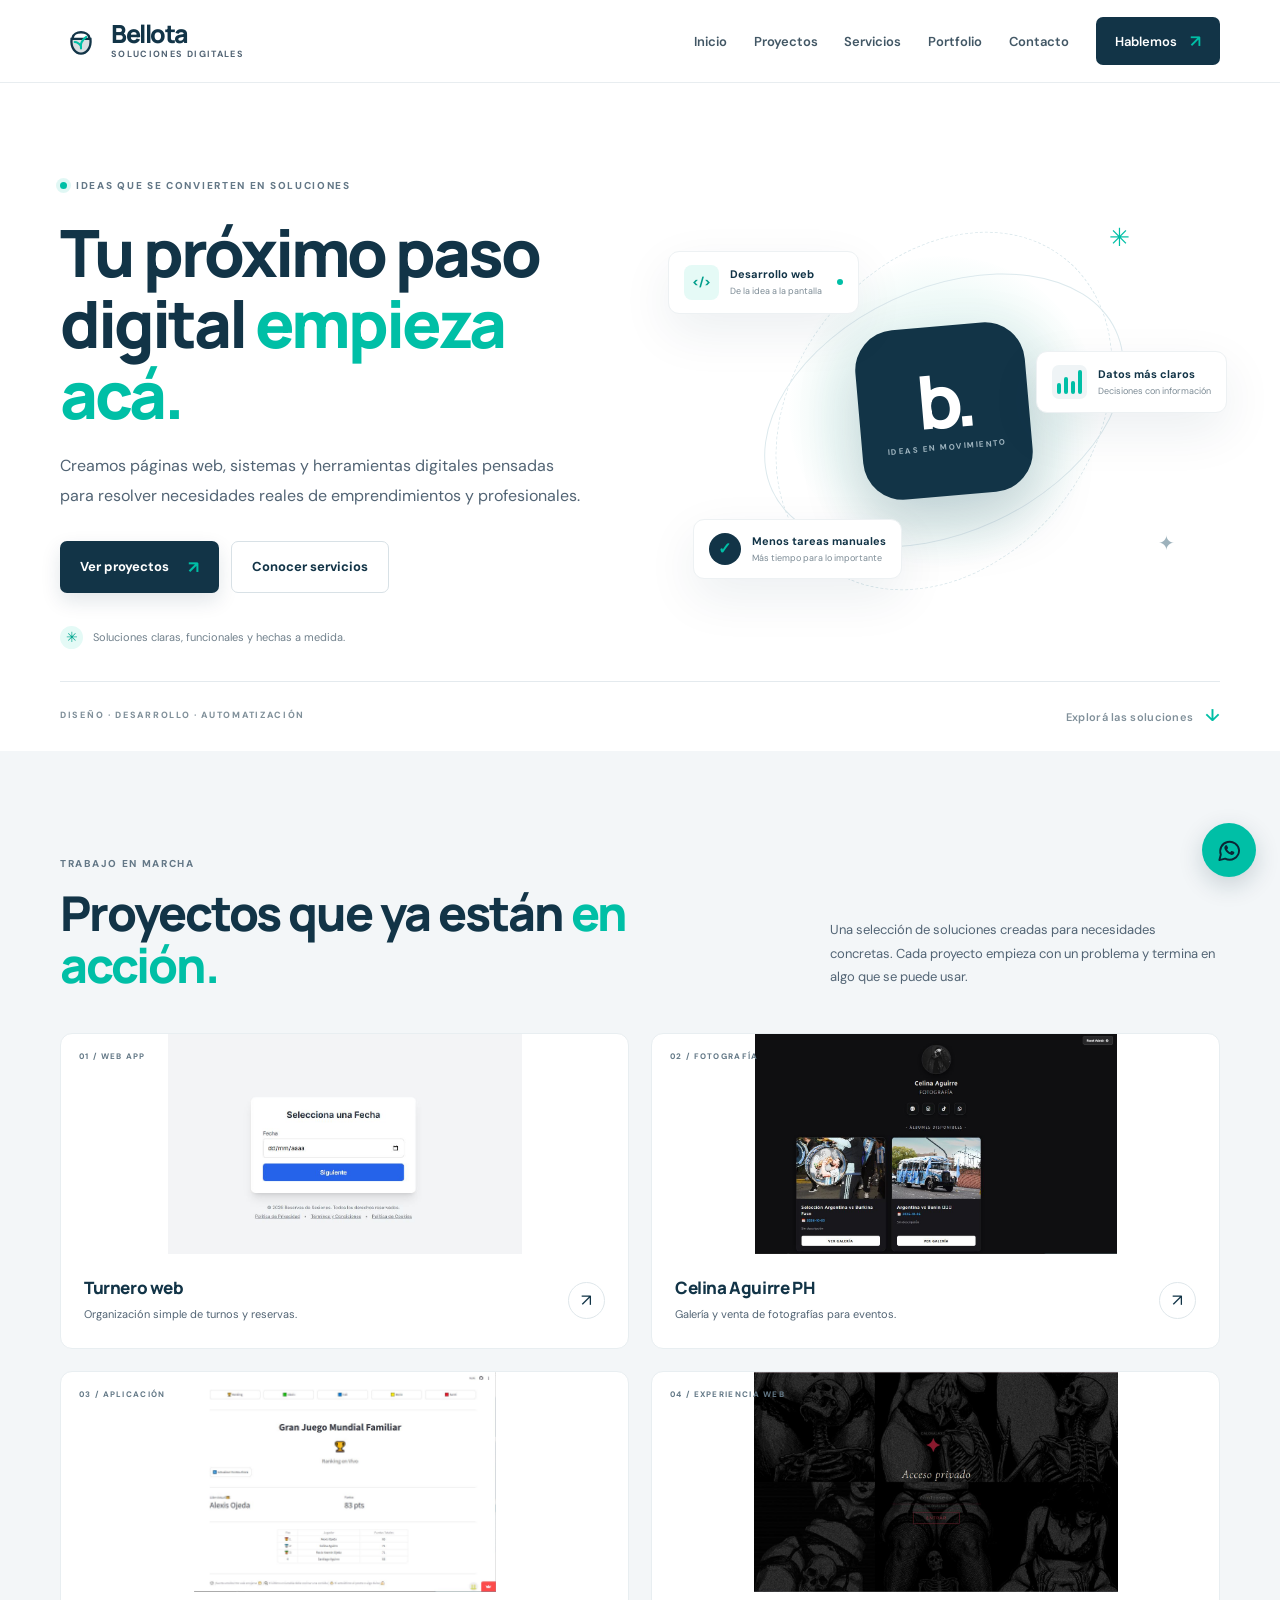
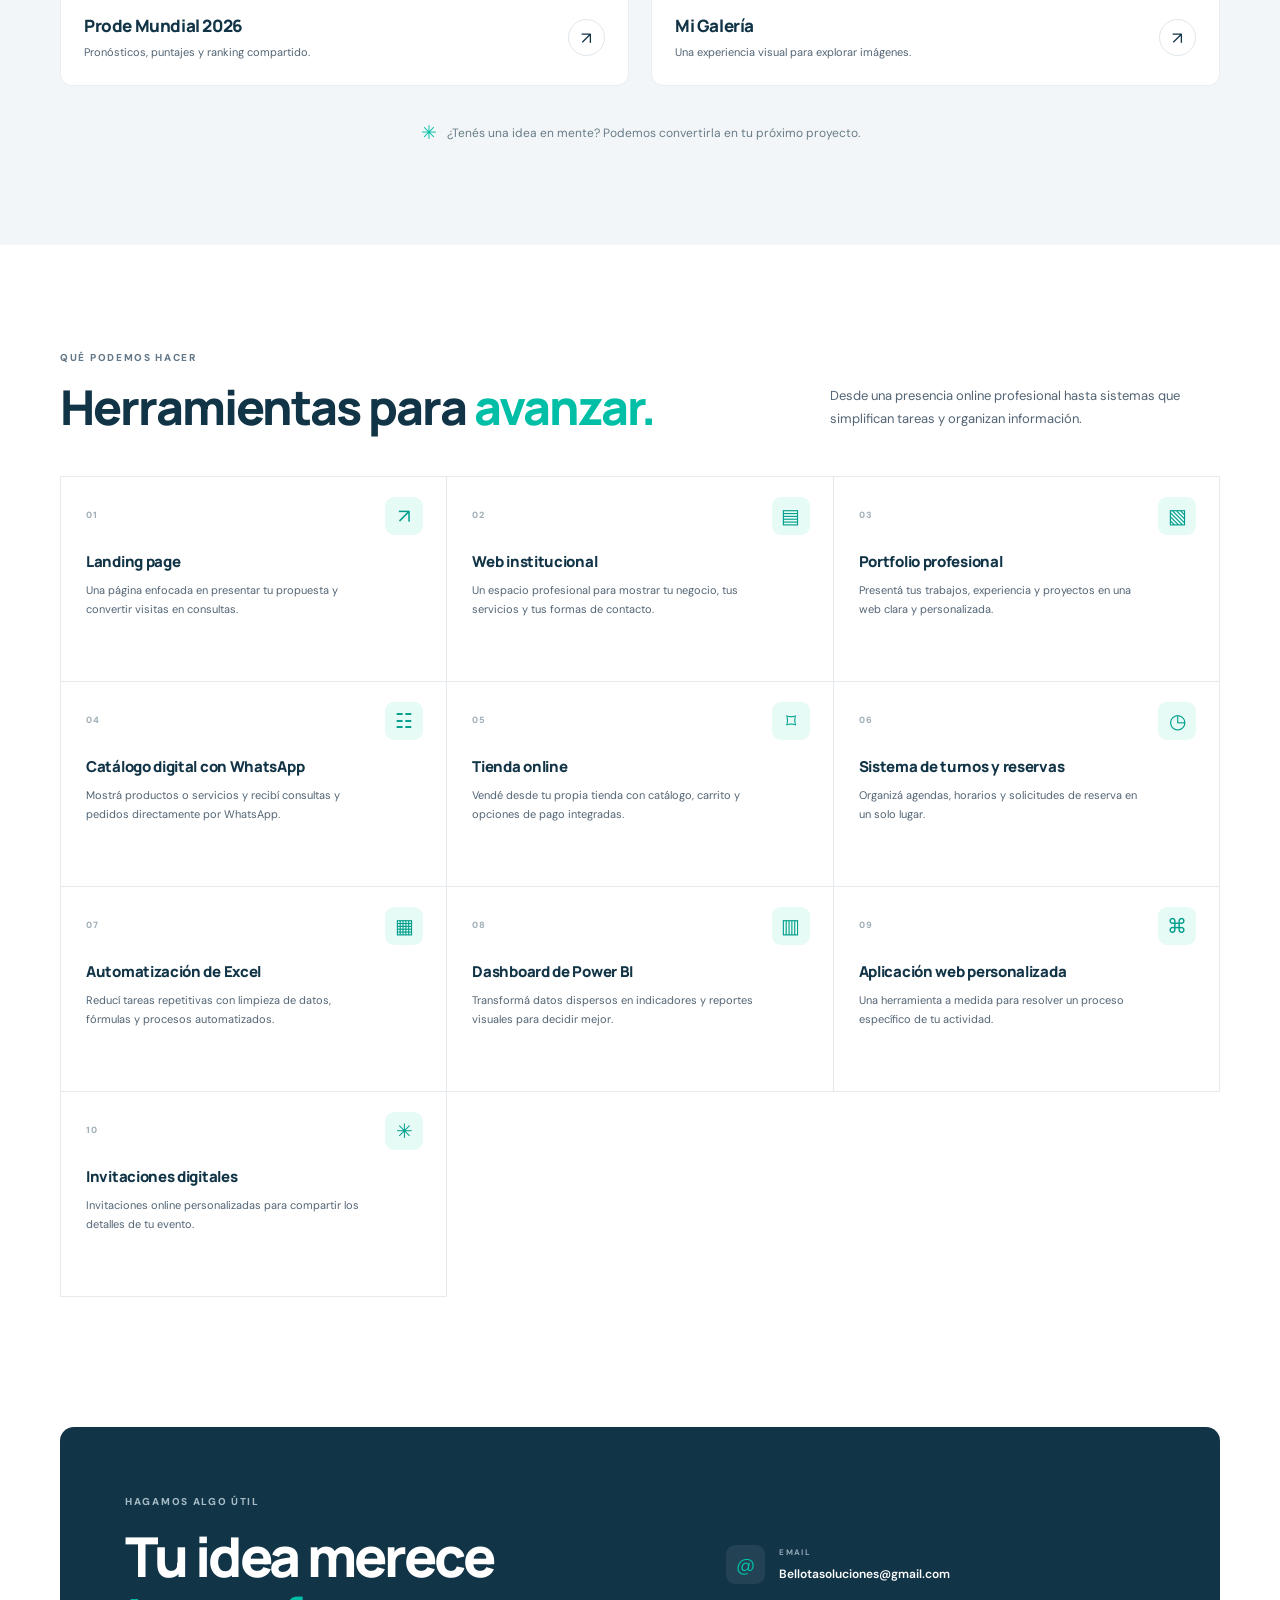
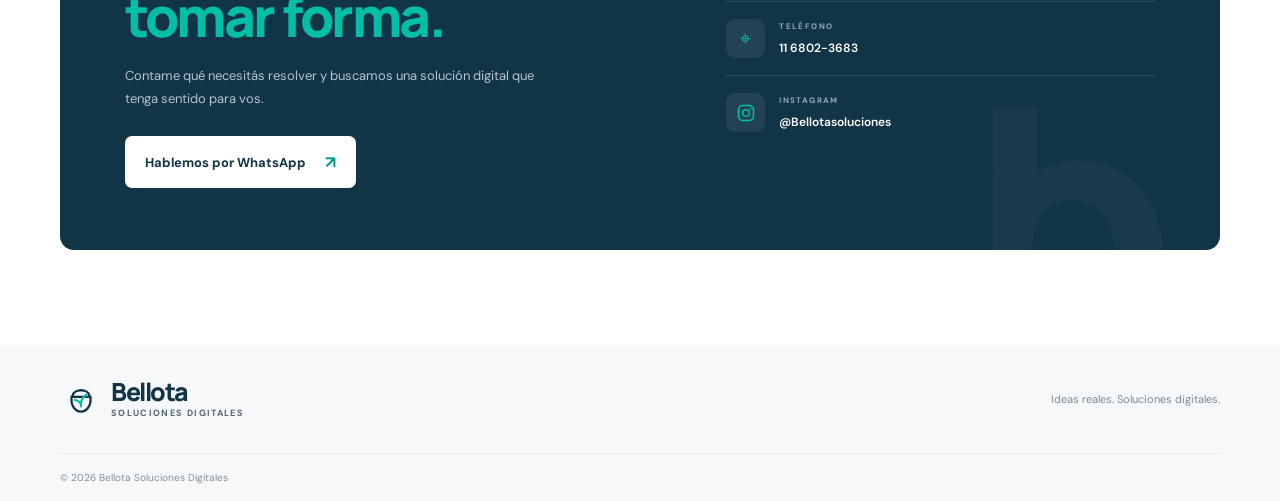
==== index.html @ 0a1ebff7 "Replace generic contact symbol with Instagram icon" ====
<!DOCTYPE html>
<html lang="es">
<head>
  <meta charset="UTF-8">
  <meta name="viewport" content="width=device-width, initial-scale=1.0">
  <meta name="theme-color" content="#123447">
  <meta name="description" content="Bellota Soluciones Digitales. Desarrollo web, automatización y herramientas digitales para emprendimientos y profesionales.">
  <title>Bellota Soluciones Digitales</title>
  <link rel="preconnect" href="https://fonts.googleapis.com">
  <link rel="preconnect" href="https://fonts.gstatic.com" crossorigin>
  <link href="https://fonts.googleapis.com/css2?family=DM+Sans:wght@400;500;600;700&family=Manrope:wght@400;500;600;700;800&display=swap" rel="stylesheet">
  <link rel="stylesheet" href="styles.css">

  <script>function loadScript(a){var b=document.getElementsByTagName("head")[0],c=document.createElement("script");c.type="text/javascript",c.src="https://tracker.metricool.com/resources/be.js",c.onreadystatechange=a,c.onload=a,b.appendChild(c)}loadScript(function(){beTracker.t({hash:"b09c256574d05e59ebe84258ae0551e1"})});</script>
  
</head>
<body>
  <header class="site-header">
    <div class="container nav-wrap">
      <a class="brand" href="#inicio" aria-label="Bellota, inicio">
        <span class="brand-mark" aria-hidden="true"><svg viewBox="0 0 40 40"><path d="M12 17c1-7 15-7 16 0" fill="none" stroke="currentColor" stroke-width="2.4" stroke-linecap="round"/><path d="M11 18h18c1 9-4 14-9 14s-10-5-9-14Z" fill="currentColor" opacity=".16"/><path d="M11 18h18c1 9-4 14-9 14s-10-5-9-14Z" fill="none" stroke="currentColor" stroke-width="2.2"/><path d="M20 27c-1-5 1-8 5-11M20 25c-2-3-4-4-6-4" fill="none" stroke="#00BFA6" stroke-width="2" stroke-linecap="round"/></svg></span>
        <span class="brand-copy"><strong>Bellota</strong><small>soluciones digitales</small></span>
      </a>
      <button class="menu-toggle" aria-label="Abrir menú" aria-expanded="false" aria-controls="main-nav"><span></span><span></span><span></span></button>
      <nav id="main-nav" class="main-nav" aria-label="Navegación principal">
        <a href="#inicio">Inicio</a>
        <a href="#proyectos">Proyectos</a>
        <a href="#servicios">Servicios</a>
        <a href="portfolio.html">Portfolio</a>
        <a href="#contacto">Contacto</a>
        <a class="nav-cta" href="#contacto">Hablemos <span aria-hidden="true">↗</span></a>
      </nav>
    </div>
  </header>

  <main>
    <section class="hero section" id="inicio">
      <div class="container hero-grid">
        <div class="hero-copy">
          <span class="eyebrow"><span class="eyebrow-dot"></span> Ideas que se convierten en soluciones</span>
          <h1>Tu próximo paso digital <span>empieza acá.</span></h1>
          <p class="hero-lead">Creamos páginas web, sistemas y herramientas digitales pensadas para resolver necesidades reales de emprendimientos y profesionales.</p>
          <div class="hero-actions">
            <a class="button button-primary" href="#proyectos">Ver proyectos <span aria-hidden="true">↗</span></a>
            <a class="button button-secondary" href="#servicios">Conocer servicios</a>
          </div>
          <div class="hero-note"><span class="note-icon">✳</span><span>Soluciones claras, funcionales y hechas a medida.</span></div>
        </div>
        <div class="hero-visual" aria-label="Ilustración abstracta de soluciones digitales">
          <div class="visual-orbit orbit-one"></div><div class="visual-orbit orbit-two"></div>
          <div class="visual-core"><span class="core-symbol">b.</span><span class="core-label">IDEAS EN MOVIMIENTO</span></div>
          <div class="float-card card-code"><span class="mini-icon">&lt;/&gt;</span><span><strong>Desarrollo web</strong><small>De la idea a la pantalla</small></span><span class="status-dot"></span></div>
          <div class="float-card card-chart"><span class="chart-bars"><i></i><i></i><i></i><i></i></span><span><strong>Datos más claros</strong><small>Decisiones con información</small></span></div>
          <div class="float-card card-check"><span class="check-icon">✓</span><span><strong>Menos tareas manuales</strong><small>Más tiempo para lo importante</small></span></div>
          <span class="visual-spark spark-a">✳</span><span class="visual-spark spark-b">✦</span>
        </div>
      </div>
      <div class="container hero-bottom"><span>DISEÑO · DESARROLLO · AUTOMATIZACIÓN</span><span class="scroll-hint">Explorá las soluciones <span>↓</span></span></div>
    </section>

    <section class="section projects-section" id="proyectos">
      <div class="container">
        <div class="section-heading">
          <div><span class="eyebrow">TRABAJO EN MARCHA</span><h2>Proyectos que ya están <span>en acción.</span></h2></div>
          <p>Una selección de soluciones creadas para necesidades concretas. Cada proyecto empieza con un problema y termina en algo que se puede usar.</p>
        </div>
        <div class="projects-grid">
          <a class="project-card" href="https://mi-turnero-celina.netlify.app/" target="_blank" rel="noopener noreferrer">
            <div class="project-art project-image" style="background-image: url('img/turnero.jpg'); background-size: contain; background-repeat: no-repeat; background-position: center;">
              <span class="art-badge">01 / WEB APP</span>
            </div>
            <div class="project-info"><div><h3>Turnero web</h3><p>Organización simple de turnos y reservas.</p></div><span class="arrow-circle">↗</span></div>
          </a>
          <a class="project-card" href="https://celinaaguirreph.onrender.com/" target="_blank" rel="noopener noreferrer">
            <div class="project-art project-image" style="background-image: url('img/celina-aguirre.jpg'); background-size: contain; background-repeat: no-repeat; background-position: center;">
              <span class="art-badge">02 / FOTOGRAFÍA</span>
            </div>
            <div class="project-info"><div><h3>Celina Aguirre PH</h3><p>Galería y venta de fotografías para eventos.</p></div><span class="arrow-circle">↗</span></div>
          </a>
          <a class="project-card" href="https://pronostico-mundial-2026.streamlit.app/" target="_blank" rel="noopener noreferrer">
            <div class="project-art project-image" style="background-image: url('img/prode-mundial.jpg'); background-size: contain; background-repeat: no-repeat; background-position: center;">
              <span class="art-badge">03 / APLICACIÓN</span>
            </div>
            <div class="project-info"><div><h3>Prode Mundial 2026</h3><p>Pronósticos, puntajes y ranking compartido.</p></div><span class="arrow-circle">↗</span></div>
          </a>
          <a class="project-card" href="https://mi-galeria-privada.netlify.app/" target="_blank" rel="noopener noreferrer">
            <div class="project-art project-image" style="background-image: url('img/mi-galeria.jpg'); background-size: contain; background-repeat: no-repeat; background-position: center;">
              <span class="art-badge">04 / EXPERIENCIA WEB</span>
            </div>
            <div class="project-info"><div><h3>Mi Galería</h3><p>Una experiencia visual para explorar imágenes.</p></div><span class="arrow-circle">↗</span></div>
          </a>
        </div>
        <div class="section-footnote"><span class="tiny-star">✳</span> ¿Tenés una idea en mente? Podemos convertirla en tu próximo proyecto.</div>
      </div>
    </section>

    <section class="section services-section" id="servicios">
      <div class="container">
        <div class="section-heading">
          <div><span class="eyebrow">QUÉ PODEMOS HACER</span><h2>Herramientas para <span>avanzar.</span></h2></div>
          <p>Desde una presencia online profesional hasta sistemas que simplifican tareas y organizan información.</p>
        </div>
        <div class="services-grid">
          <article class="service-card"><span class="service-number">01</span><span class="service-icon">↗</span><h3>Landing page</h3><p>Una página enfocada en presentar tu propuesta y convertir visitas en consultas.</p></article>
          <article class="service-card"><span class="service-number">02</span><span class="service-icon">▤</span><h3>Web institucional</h3><p>Un espacio profesional para mostrar tu negocio, tus servicios y tus formas de contacto.</p></article>
          <article class="service-card"><span class="service-number">03</span><span class="service-icon">▧</span><h3>Portfolio profesional</h3><p>Presentá tus trabajos, experiencia y proyectos en una web clara y personalizada.</p></article>
          <article class="service-card"><span class="service-number">04</span><span class="service-icon">☷</span><h3>Catálogo digital con WhatsApp</h3><p>Mostrá productos o servicios y recibí consultas y pedidos directamente por WhatsApp.</p></article>
          <article class="service-card"><span class="service-number">05</span><span class="service-icon">⌑</span><h3>Tienda online</h3><p>Vendé desde tu propia tienda con catálogo, carrito y opciones de pago integradas.</p></article>
          <article class="service-card"><span class="service-number">06</span><span class="service-icon">◷</span><h3>Sistema de turnos y reservas</h3><p>Organizá agendas, horarios y solicitudes de reserva en un solo lugar.</p></article>
          <article class="service-card"><span class="service-number">07</span><span class="service-icon">▦</span><h3>Automatización de Excel</h3><p>Reducí tareas repetitivas con limpieza de datos, fórmulas y procesos automatizados.</p></article>
          <article class="service-card"><span class="service-number">08</span><span class="service-icon">▥</span><h3>Dashboard de Power BI</h3><p>Transformá datos dispersos en indicadores y reportes visuales para decidir mejor.</p></article>
          <article class="service-card"><span class="service-number">09</span><span class="service-icon">⌘</span><h3>Aplicación web personalizada</h3><p>Una herramienta a medida para resolver un proceso específico de tu actividad.</p></article>
          <article class="service-card"><span class="service-number">10</span><span class="service-icon">✳</span><h3>Invitaciones digitales</h3><p>Invitaciones online personalizadas para compartir los detalles de tu evento.</p></article>
        </div>
      </div>
    </section>

    <section class="contact-section section" id="contacto">
      <div class="container contact-panel">
        <div class="contact-copy"><span class="eyebrow eyebrow-light">HAGAMOS ALGO ÚTIL</span><h2>Tu idea merece<br><span>tomar forma.</span></h2><p>Contame qué necesitás resolver y buscamos una solución digital que tenga sentido para vos.</p><a class="button button-light" href="https://wa.me/alexiis_ojeda?s=t" target="_blank" rel="noopener noreferrer">Hablemos por WhatsApp <span>↗</span></a></div>
        <div class="contact-details">
          <div class="contact-detail"><span class="contact-detail-icon">@</span><div><small>EMAIL</small><a href="mailto:Bellotasoluciones@gmail.com">Bellotasoluciones@gmail.com</a></div></div>
          <div class="contact-detail"><span class="contact-detail-icon">⌖</span><div><small>TELÉFONO</small><a href="tel:+541168023683">11 6802-3683</a></div></div>
          <div class="contact-detail"><span class="contact-detail-icon" aria-hidden="true"><svg viewBox="0 0 24 24" width="20" height="20" fill="none" stroke="currentColor" stroke-width="1.8" stroke-linecap="round" stroke-linejoin="round"><rect x="3" y="3" width="18" height="18" rx="5"/><circle cx="12" cy="12" r="4"/><circle cx="17.5" cy="6.5" r="1" fill="currentColor" stroke="none"/></svg></span><div><small>INSTAGRAM</small><a href="https://www.instagram.com/Bellotasoluciones/" target="_blank" rel="noopener noreferrer">@Bellotasoluciones</a></div></div>
        </div>
        <div class="contact-decoration">b.</div>
      </div>
    </section>
  </main>

  <footer class="site-footer">
    <div class="container footer-main">
      <a class="brand brand-footer" href="#inicio"><span class="brand-mark" aria-hidden="true"><svg viewBox="0 0 40 40"><path d="M12 17c1-7 15-7 16 0" fill="none" stroke="currentColor" stroke-width="2.4" stroke-linecap="round"/><path d="M11 18h18c1 9-4 14-9 14s-10-5-9-14Z" fill="none" stroke="currentColor" stroke-width="2.2"/><path d="M20 27c-1-5 1-8 5-11M20 25c-2-3-4-4-6-4" fill="none" stroke="#00BFA6" stroke-width="2" stroke-linecap="round"/></svg></span><span class="brand-copy"><strong>Bellota</strong><small>soluciones digitales</small></span></a>
      <p>Ideas reales. Soluciones digitales.</p>
    </div>
    <div class="container footer-bottom"><span>© <span id="year"></span> Bellota Soluciones Digitales</span></div>
  </footer>

  <a class="whatsapp-float" href="https://wa.me/alexiis_ojeda?s=t" target="_blank" rel="noopener noreferrer" aria-label="Contactar por WhatsApp"><svg viewBox="0 0 24 24" aria-hidden="true"><path d="M20.5 11.8a8.4 8.4 0 0 1-12.4 7.4L3 20.5l1.3-4.9a8.4 8.4 0 1 1 16.2-3.8Z" fill="none" stroke="currentColor" stroke-width="1.7" stroke-linejoin="round"/><path d="M8.2 7.7c.2-.4.4-.4.7-.4h.5c.2 0 .4.1.5.4l.8 1.8c.1.2.1.4-.1.6l-.6.7c-.2.2-.2.4 0 .6.5.9 1.3 1.6 2.2 2.1.2.1.4.1.6-.1l.8-.9c.2-.2.4-.2.6-.1l1.7.8c.3.1.4.3.4.5 0 .4-.2 1.2-.7 1.6-.5.5-1.2.7-1.9.6-1.1-.2-2.5-.9-3.8-2.1-1.4-1.3-2.2-2.8-2.4-3.8-.2-.8.1-1.6.7-2.3Z" fill="currentColor"/></svg></a>
  <script src="script.js"></script>
</body>
</html>
---- styles.css ----
:root {
  --navy: #123447;
  --navy-deep: #0b2735;
  --teal: #00bfa6;
  --light: #f3f6f8;
  --bluegray: #526474;
  --white: #fff;
  --line: #e4eaee;
  --shadow: 0 18px 50px rgba(18,52,71,.08);
  --font-body: "DM Sans", sans-serif;
  --font-head: "Manrope", sans-serif;
}
* { box-sizing: border-box; }
html { scroll-behavior: smooth; scroll-padding-top: 90px; }
body { margin: 0; color: var(--navy); background: var(--white); font-family: var(--font-body); -webkit-font-smoothing: antialiased; }
a { color: inherit; text-decoration: none; }
button { font: inherit; }
.container { width: min(1160px, calc(100% - 48px)); margin-inline: auto; }
.site-header { position: sticky; top: 0; z-index: 100; background: rgba(255,255,255,.94); border-bottom: 1px solid rgba(228,234,238,.85); backdrop-filter: blur(16px); }
.nav-wrap { min-height: 82px; display: flex; align-items: center; justify-content: space-between; gap: 30px; }
.brand { display: inline-flex; align-items: center; gap: 9px; flex-shrink: 0; }
.brand-mark { width: 42px; height: 42px; display: grid; place-items: center; color: var(--navy); }
.brand-mark svg { width: 100%; height: 100%; }
.brand-copy { display: flex; flex-direction: column; line-height: 1; gap: 5px; }
.brand-copy strong { font: 800 25px/.9 var(--font-head); letter-spacing: -1.5px; }
.brand-copy small { color: var(--bluegray); font-size: 9px; letter-spacing: 1.35px; text-transform: uppercase; font-weight: 700; }
.main-nav { display: flex; align-items: center; gap: clamp(17px,2.1vw,30px); font-size: 13px; font-weight: 600; color: #425765; }
.main-nav > a:not(.nav-cta) { transition: color .2s; }
.main-nav > a:not(.nav-cta):hover, .main-nav > a.active { color: var(--teal); }
.nav-cta { display: inline-flex; gap: 13px; align-items: center; padding: 13px 19px; color: white; background: var(--navy); border-radius: 7px; transition: background .2s, transform .2s; }
.nav-cta:hover { background: #1a4a60; transform: translateY(-1px); }
.nav-cta span { color: var(--teal); font-size: 17px; }
.menu-toggle { display: none; border: 0; background: transparent; padding: 8px; }
.menu-toggle span { width: 23px; height: 2px; background: var(--navy); display: block; margin: 5px; }
.section { padding: 100px 0; }
.hero { padding: 90px 0 25px; overflow: hidden; }
.hero-grid { display: grid; grid-template-columns: 1fr 1fr; gap: 55px; align-items: center; min-height: 460px; }
.eyebrow { display: inline-flex; align-items: center; gap: 9px; color: #647887; font-size: 10px; font-weight: 800; letter-spacing: 1.7px; text-transform: uppercase; }
.eyebrow-dot { width: 7px; height: 7px; background: var(--teal); border-radius: 50%; box-shadow: 0 0 0 4px rgba(0,191,166,.12); }
.hero h1, .section-heading h2, .contact-copy h2, .coming-content h1 { font: 800 clamp(40px,5.1vw,66px)/1.09 var(--font-head); letter-spacing: -3px; margin: 23px 0 21px; }
.hero h1 span, .section-heading h2 span, .contact-copy h2 span, .coming-content h1 span { color: var(--teal); }
.hero-lead { max-width: 520px; color: var(--bluegray); font-size: 16px; line-height: 1.85; margin: 0; }
.hero-actions { display: flex; gap: 12px; flex-wrap: wrap; margin-top: 30px; }
.button { display: inline-flex; align-items: center; justify-content: center; gap: 19px; border-radius: 7px; padding: 15px 20px; font-size: 13px; font-weight: 700; transition: transform .2s, background .2s, box-shadow .2s; }
.button:hover { transform: translateY(-2px); }
.button-primary { color: white; background: var(--navy); box-shadow: 0 8px 20px rgba(18,52,71,.12); }
.button-primary:hover { background: #1b4a60; }
.button-primary span { color: var(--teal); font-size: 17px; }
.button-secondary { border: 1px solid #d8e1e6; color: var(--navy); background: white; }
.button-secondary:hover { border-color: var(--teal); }
.hero-note { display: flex; gap: 10px; align-items: center; color: #71818c; font-size: 11px; margin-top: 33px; }
.note-icon { display: grid; place-items: center; width: 23px; height: 23px; border-radius: 50%; background: #e4faf6; color: #00a68f; font-size: 14px; }
.hero-visual { position: relative; min-height: 430px; display: grid; place-items: center; isolation: isolate; }
.hero-visual:before { content: ""; position: absolute; width: 310px; height: 310px; border-radius: 50%; background: radial-gradient(circle, #e4faf6 0, #f1fbf9 53%, rgba(243,246,248,0) 72%); z-index: -2; }
.visual-orbit { position: absolute; border: 1px solid #dce9ed; border-radius: 50%; transform: rotate(-25deg); }
.orbit-one { width: 380px; height: 245px; }
.orbit-two { width: 300px; height: 390px; transform: rotate(38deg); border-style: dashed; }
.visual-core { width: 170px; height: 170px; border-radius: 40px; display: flex; flex-direction: column; justify-content: center; align-items: center; gap: 12px; background: var(--navy); color: white; box-shadow: 0 24px 60px rgba(18,52,71,.22); transform: rotate(-5deg); }
.core-symbol { font: 800 74px/.8 var(--font-head); letter-spacing: -8px; color: white; }
.core-label { font-size: 8px; letter-spacing: 1.5px; color: #9fb4bf; font-weight: 700; }
.float-card { position: absolute; display: flex; align-items: center; gap: 11px; padding: 13px 15px; background: white; border: 1px solid #edf1f3; border-radius: 11px; box-shadow: var(--shadow); }
.float-card strong, .float-card small { display: block; white-space: nowrap; }
.float-card strong { font-size: 11px; margin-bottom: 4px; }
.float-card small { font-size: 9px; color: #7c8b95; }
.card-code { top: 55px; left: 0; }
.card-chart { top: 155px; right: -7px; }
.card-check { bottom: 47px; left: 25px; }
.mini-icon { display: grid; place-items: center; width: 35px; height: 35px; background: #e5faf6; color: #009e8b; border-radius: 8px; font-weight: 800; font-size: 12px; }
.status-dot { width: 6px; height: 6px; border-radius: 50%; background: var(--teal); margin-left: 4px; }
.chart-bars { display: flex; align-items: end; gap: 3px; height: 34px; padding: 5px; background: #eff4f6; border-radius: 7px; }
.chart-bars i { display: block; width: 4px; background: var(--teal); border-radius: 2px; height: 45%; }
.chart-bars i:nth-child(2) { height: 70%; }.chart-bars i:nth-child(3) { height: 55%; }.chart-bars i:nth-child(4) { height: 100%; }
.check-icon { display: grid; place-items: center; width: 32px; height: 32px; border-radius: 50%; background: var(--navy); color: var(--teal); font-weight: 800; }
.visual-spark { position: absolute; color: var(--teal); }.spark-a { top: 25px; right: 90px; font-size: 25px; }.spark-b { bottom: 70px; right: 45px; font-size: 20px; color: #9db2bc; }
.hero-bottom { display: flex; justify-content: space-between; align-items: center; border-top: 1px solid var(--line); padding-top: 22px; margin-top: 32px; color: #80909a; font-size: 9px; font-weight: 800; letter-spacing: 1.7px; }
.scroll-hint { letter-spacing: .3px; font-weight: 600; text-transform: none; font-size: 11px; }.scroll-hint span { margin-left: 8px; color: var(--teal); font-size: 17px; }
.projects-section { background: var(--light); }
.section-heading { display: flex; justify-content: space-between; align-items: end; gap: 45px; margin-bottom: 42px; }
.section-heading h2 { font-size: clamp(32px,4vw,48px); letter-spacing: -2px; margin: 15px 0 0; }
.section-heading > p { max-width: 390px; color: var(--bluegray); font-size: 13px; line-height: 1.8; margin: 0 0 3px; }
.projects-grid { display: grid; grid-template-columns: repeat(2,minmax(0,1fr)); gap: 22px; }
.project-card { display: block; background: white; border: 1px solid #e8eef1; border-radius: 12px; overflow: hidden; transition: transform .25s, box-shadow .25s; }
.project-card:hover { transform: translateY(-4px); box-shadow: 0 20px 45px rgba(18,52,71,.1); }
.project-art { height: 220px; position: relative; overflow: hidden; display: grid; place-items: center; }
.art-calendar { background: #dcefeb; }.art-photo { background: #e6e8e1; }.art-prode { background: #e4eaf4; }.art-gallery { background: #e9e5f0; }
.art-badge { position: absolute; top: 17px; left: 18px; font-size: 8px; font-weight: 800; letter-spacing: 1.3px; color: #647987; }
.calendar-window { width: 190px; padding: 13px 16px 18px; background: #fff; border-radius: 10px; box-shadow: 0 18px 35px #1234471c; transform: rotate(-5deg); }
.window-top { display: flex; gap: 4px; padding-bottom: 12px; border-bottom: 1px solid #edf1f3; }.window-top i { width: 5px; height: 5px; background: #c7d5da; border-radius: 50%; }
.calendar-title { font-size: 11px; font-weight: 800; margin: 13px 0; }.calendar-grid { display: grid; grid-template-columns: repeat(3,1fr); gap: 6px; }.calendar-grid i { height: 20px; border-radius: 4px; background: #f0f4f6; }.calendar-grid i.selected { background: var(--teal); }
.photo-frame { position: relative; width: 180px; height: 135px; overflow: hidden; background: #c8d3cb; border: 8px solid white; box-shadow: 0 18px 35px #12344720; transform: rotate(4deg); }
.photo-sun { position: absolute; width: 32px; height: 32px; border-radius: 50%; background: #e9cda0; top: 20px; right: 25px; }.photo-hill { position: absolute; width: 180px; height: 90px; background: #718c80; border-radius: 50% 50% 0 0; bottom: -37px; left: -22px; transform: rotate(-15deg); }.hill-two { background: #496a62; bottom: -53px; left: 45px; transform: rotate(17deg); }.photo-frame span { position: absolute; bottom: 9px; left: 9px; color: white; font: 800 12px var(--font-head); letter-spacing: 2px; }
.score-card { width: 230px; padding: 23px; background: #123447; color: white; border-radius: 12px; box-shadow: 0 18px 35px #1234472a; transform: rotate(3deg); }.score-label { color: #9db9c5; font-size: 8px; letter-spacing: 1.4px; font-weight: 800; }.score-teams { display: flex; justify-content: space-between; align-items: center; margin: 23px 0 16px; }.score-teams b { font: 800 27px var(--font-head); }.score-teams span { color: var(--teal); font-size: 9px; font-weight: 800; }.score-line { height: 4px; background: linear-gradient(90deg,var(--teal) 65%,#45616e 65%); border-radius: 5px; }.score-caption { color: #9db9c5; font-size: 9px; margin-top: 12px; }
.gallery-window { width: 240px; padding: 12px; border-radius: 10px; background: white; box-shadow: 0 18px 35px #1234471c; transform: rotate(-3deg); }.gallery-top { display: flex; justify-content: space-between; color: #617481; font-size: 10px; font-weight: 800; margin-bottom: 12px; }.gallery-pics { display: grid; grid-template-columns: 1fr 1fr; gap: 6px; }.gallery-pics i { display: block; height: 58px; border-radius: 5px; background: linear-gradient(145deg,#b8d2cb,#6d9089); }.gallery-pics i:nth-child(2) { background: linear-gradient(145deg,#e6c8a4,#b47f62); }.gallery-pics i:nth-child(3) { background: linear-gradient(145deg,#c4c4db,#7779a1); }.gallery-pics i:nth-child(4) { background: linear-gradient(145deg,#e6d4ad,#ad9b6b); }
.project-info { display: flex; justify-content: space-between; align-items: center; padding: 22px 23px 24px; gap: 20px; }.project-info h3 { font: 800 17px var(--font-head); letter-spacing: -.4px; margin: 0 0 7px; }.project-info p { color: var(--bluegray); font-size: 11px; margin: 0; line-height: 1.6; }.arrow-circle { display: grid; place-items: center; width: 37px; height: 37px; border: 1px solid #dfe7eb; border-radius: 50%; flex-shrink: 0; font-size: 17px; transition: background .2s,color .2s; }.project-card:hover .arrow-circle { background: var(--navy); color: var(--teal); }
.section-footnote { display: flex; align-items: center; justify-content: center; gap: 10px; color: #687c88; font-size: 12px; margin-top: 34px; }.tiny-star { color: var(--teal); font-size: 19px; }
.services-section { background: white; }.services-grid { display: grid; grid-template-columns: repeat(3,minmax(0,1fr)); border-top: 1px solid var(--line); border-left: 1px solid var(--line); }
.service-card { min-height: 205px; position: relative; padding: 25px 25px 27px; border-right: 1px solid var(--line); border-bottom: 1px solid var(--line); transition: background .2s; }.service-card:hover { background: #f8fbfc; }.service-number { color: #a0afb7; font-size: 9px; font-weight: 800; letter-spacing: 1px; }.service-icon { position: absolute; top: 20px; right: 23px; display: grid; place-items: center; width: 38px; height: 38px; color: #009e8b; background: #e6faf6; border-radius: 9px; font-size: 20px; }.service-card h3 { margin: 28px 0 9px; font: 800 15px var(--font-head); letter-spacing: -.3px; }.service-card p { margin: 0; max-width: 290px; color: var(--bluegray); font-size: 11px; line-height: 1.75; }
.contact-section { padding: 30px 0 95px; }.contact-panel { position: relative; display: grid; grid-template-columns: 1fr .8fr; gap: 65px; padding: 62px 65px; overflow: hidden; background: var(--navy); color: white; border-radius: 14px; }.contact-copy, .contact-details { position: relative; z-index: 1; }.eyebrow-light { color: #a5bbc5; }.contact-copy h2 { font-size: clamp(37px,4.5vw,55px); margin: 17px 0; letter-spacing: -2.5px; }.contact-copy p { max-width: 420px; color: #b5c5cd; font-size: 13px; line-height: 1.8; margin: 0 0 26px; }.button-light { background: white; color: var(--navy); }.button-light span { color: #009e8b; font-size: 17px; }.contact-details { align-self: center; }.contact-detail { display: flex; align-items: center; gap: 14px; padding: 17px 0; border-bottom: 1px solid #ffffff20; }.contact-detail:last-child { border-bottom: 0; }.contact-detail-icon { display: grid; place-items: center; width: 39px; height: 39px; border-radius: 9px; background: #ffffff12; color: var(--teal); font-size: 19px; flex-shrink: 0; }.contact-detail small { display: block; margin-bottom: 5px; color: #8fa8b4; font-size: 8px; font-weight: 800; letter-spacing: 1.4px; }.contact-detail a, .pending-value { font-size: 12px; font-weight: 600; color: white; }.contact-detail a:hover { color: var(--teal); }.pending-value { color: #a8bbc4; font-weight: 400; }.contact-decoration { position: absolute; right: 25px; bottom: -100px; color: #ffffff07; font: 800 330px/.8 var(--font-head); letter-spacing: -40px; pointer-events: none; }
.site-footer { background: #f6f8f9; }.footer-main { display: flex; align-items: center; justify-content: space-between; gap: 25px; padding: 33px 0; }.brand-footer .brand-mark { color: var(--navy); }.footer-main > p { color: #788b96; font-size: 11px; margin: 0; }.footer-nav { display: flex; flex-wrap: wrap; gap: 20px; color: #526674; font-size: 11px; font-weight: 600; }.footer-nav a:hover, .footer-bottom a:hover { color: #009e8b; }.footer-bottom { border-top: 1px solid #e2e8eb; padding: 17px 0; display: flex; justify-content: space-between; color: #82919a; font-size: 10px; }.footer-heart { color: var(--teal); margin-left: 4px; }
.whatsapp-float { position: fixed; z-index: 90; right: 24px; bottom: 23px; display: grid; place-items: center; width: 54px; height: 54px; border-radius: 50%; background: var(--teal); color: var(--navy-deep); box-shadow: 0 8px 25px #12344730; transition: transform .2s; }.whatsapp-float:hover { transform: translateY(-3px) scale(1.03); }.whatsapp-float svg { width: 27px; height: 27px; }
.coming-soon-page { min-height: 100vh; display: flex; flex-direction: column; }.coming-main { flex: 1; position: relative; overflow: hidden; display: grid; place-items: center; min-height: 590px; padding: 80px 24px 100px; background: linear-gradient(180deg,#fff 0%,#f7fafb 100%); }.coming-content { position: relative; z-index: 1; max-width: 690px; text-align: center; }.coming-icon { display: grid; place-items: center; width: 70px; height: 70px; margin: 0 auto 30px; border-radius: 20px; background: var(--navy); color: white; font: 800 43px var(--font-head); letter-spacing: -5px; box-shadow: 0 15px 35px #12344720; }.coming-icon span { color: var(--teal); }.coming-content h1 { font-size: clamp(39px,5vw,60px); margin: 20px 0 19px; }.coming-content p { max-width: 560px; margin: 0 auto 25px; color: var(--bluegray); font-size: 15px; line-height: 1.85; }.coming-label { display: flex; justify-content: center; align-items: center; gap: 8px; margin: 0 auto 30px; color: #718591; font-size: 9px; letter-spacing: 1.8px; font-weight: 800; }.coming-label i { width: 7px; height: 7px; border-radius: 50%; background: var(--teal); box-shadow: 0 0 0 4px #00bfa61a; }.coming-decoration { position: absolute; width: 420px; height: 420px; border: 1px solid #dfe9ed; border-radius: 50%; }.decoration-one { top: -250px; left: -130px; }.decoration-two { bottom: -300px; right: -100px; width: 530px; height: 530px; border-style: dashed; }.standalone-footer { border-top: 0; }.standalone-footer a { color: var(--navy); font-weight: 700; }
@media (max-width: 900px) {
  .main-nav { gap: 14px; font-size: 12px; }.nav-cta { padding: 12px 13px; gap: 8px; }
  .hero-grid { gap: 25px; }.hero-visual { transform: scale(.92); transform-origin: center; }.float-card { padding: 10px; }.card-chart { right: -15px; }
  .contact-panel { padding: 50px 40px; gap: 35px; }.footer-main { flex-wrap: wrap; }.footer-nav { width: 100%; }
}
@media (max-width: 700px) {
  .container { width: min(100% - 36px, 520px); }
  .nav-wrap { min-height: 72px; }.menu-toggle { display: block; cursor: pointer; }.main-nav { display: none; position: absolute; top: 71px; left: 0; right: 0; padding: 18px 24px 23px; background: white; border-bottom: 1px solid var(--line); box-shadow: 0 15px 25px #1234470b; align-items: stretch; flex-direction: column; gap: 0; }.main-nav.is-open { display: flex; }.main-nav > a:not(.nav-cta) { padding: 12px 0; }.nav-cta { justify-content: space-between; margin-top: 8px; }.simple-nav { display: none; }
  .section { padding: 72px 0; }.hero { padding-top: 58px; }.hero-grid { grid-template-columns: 1fr; gap: 0; }.hero h1 { font-size: clamp(43px,11vw,60px); letter-spacing: -2.6px; margin-top: 20px; }.hero-lead { font-size: 14px; }.hero-visual { min-height: 350px; margin-top: 12px; transform: scale(.9); }.visual-orbit.orbit-one { width: 320px; }.visual-orbit.orbit-two { height: 340px; }.hero-bottom { margin-top: 5px; font-size: 7px; letter-spacing: 1px; }.scroll-hint { font-size: 10px; }
  .section-heading { display: block; margin-bottom: 30px; }.section-heading h2 { font-size: 37px; }.section-heading > p { margin-top: 17px; font-size: 12px; }
  .projects-grid { grid-template-columns: 1fr; gap: 17px; }.project-art { height: 205px; }.project-info { padding: 19px; }.section-footnote { justify-content: flex-start; align-items: flex-start; line-height: 1.6; }
  .services-grid { grid-template-columns: repeat(2,minmax(0,1fr)); }.service-card { padding: 20px 16px; min-height: 205px; }.service-icon { width: 32px; height: 32px; top: 15px; right: 14px; }.service-card h3 { font-size: 13px; margin-top: 27px; }.service-card p { font-size: 10px; }
  .contact-section { padding: 10px 0 65px; }.contact-panel { grid-template-columns: 1fr; padding: 39px 25px; gap: 30px; }.contact-copy h2 { font-size: 43px; }.contact-copy p { font-size: 12px; }.contact-decoration { font-size: 230px; bottom: 180px; right: 0; }
  .footer-main { align-items: flex-start; }.footer-main > p { width: 100%; margin: 0; }.footer-nav { gap: 14px; }.footer-bottom { font-size: 9px; gap: 15px; }
  .coming-main { min-height: 550px; }.coming-content h1 { letter-spacing: -2px; }.coming-content p { font-size: 13px; }.coming-icon { margin-bottom: 24px; }
}
@media (max-width: 390px) {
  .services-grid { grid-template-columns: 1fr; }.service-card { min-height: 170px; }.service-card h3 { font-size: 15px; }.service-card p { font-size: 11px; }.hero-bottom { flex-direction: column; align-items: flex-start; gap: 10px; }.hero-visual { margin-inline: -20px; transform: scale(.82); }.footer-bottom { flex-direction: column; }
}
@media (prefers-reduced-motion: reduce) { html { scroll-behavior: auto; } *, *::before, *::after { transition-duration: .01ms !important; animation-duration: .01ms !important; } }
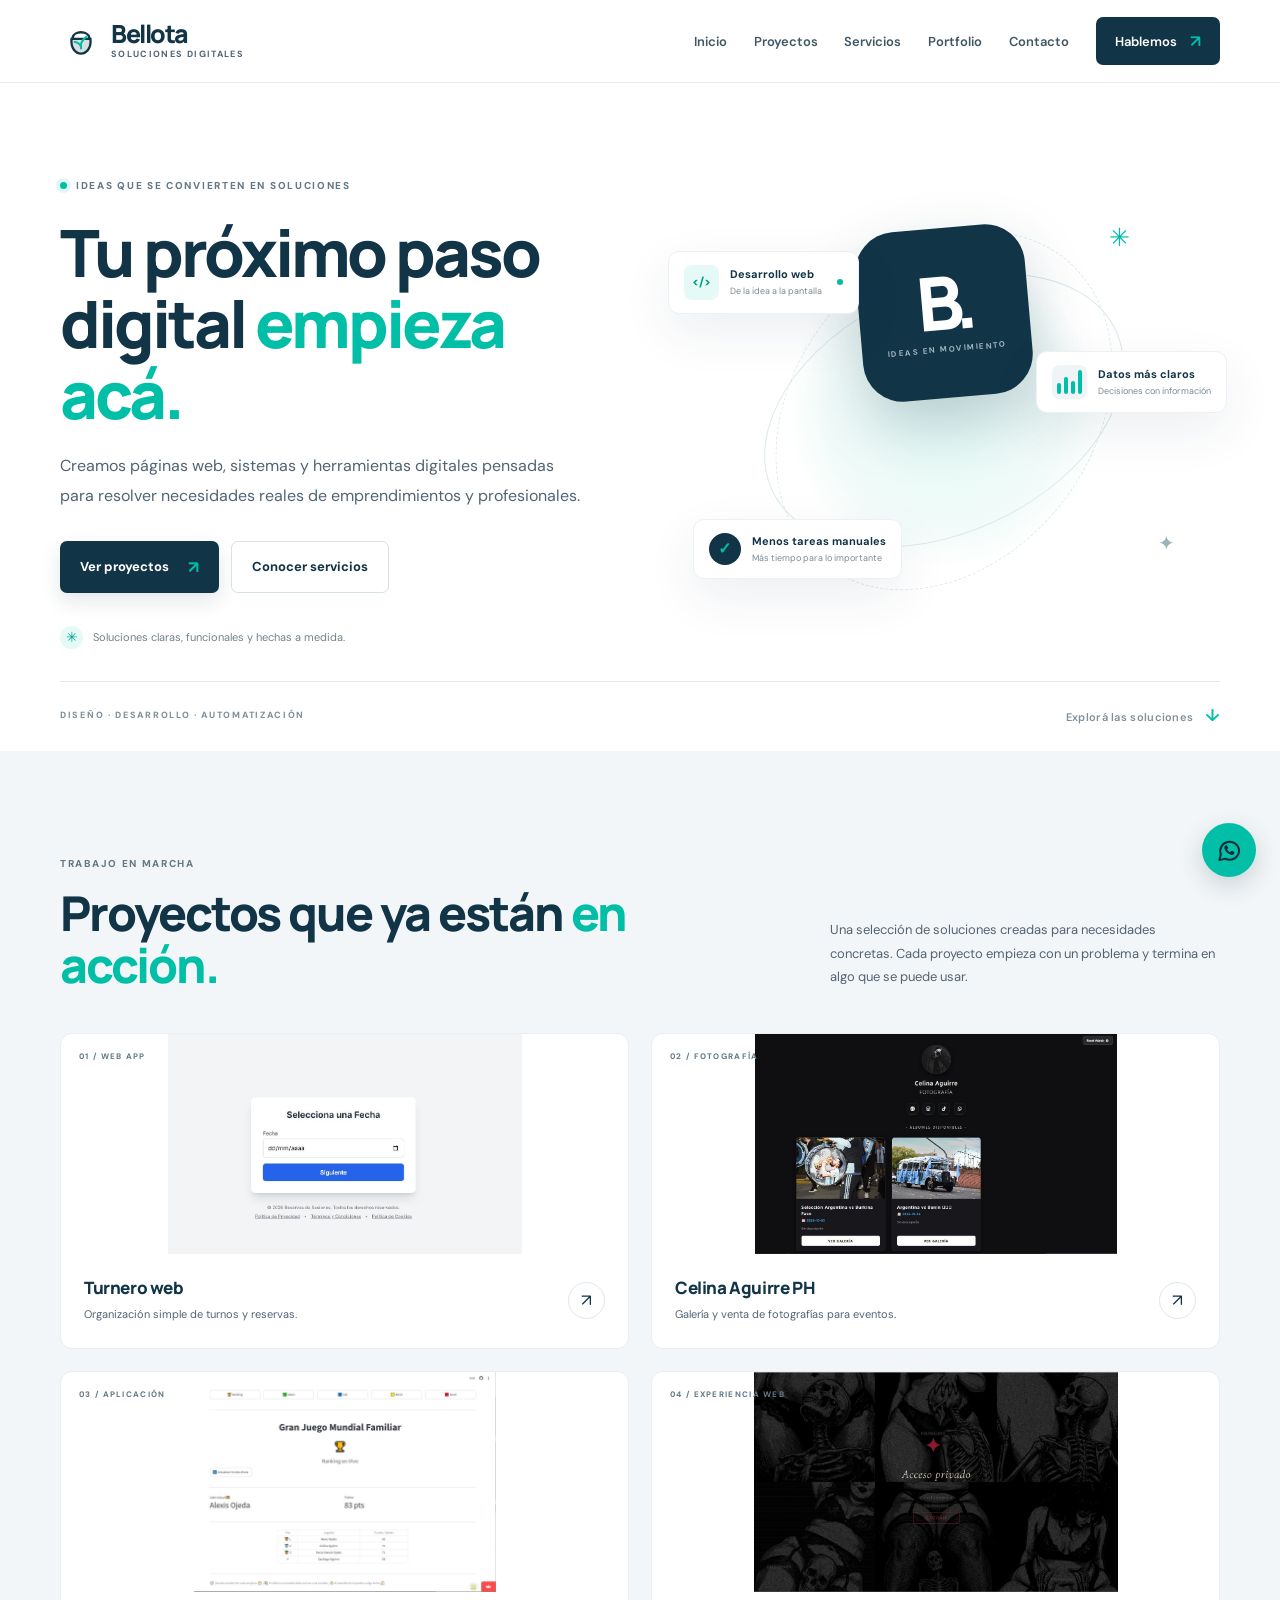
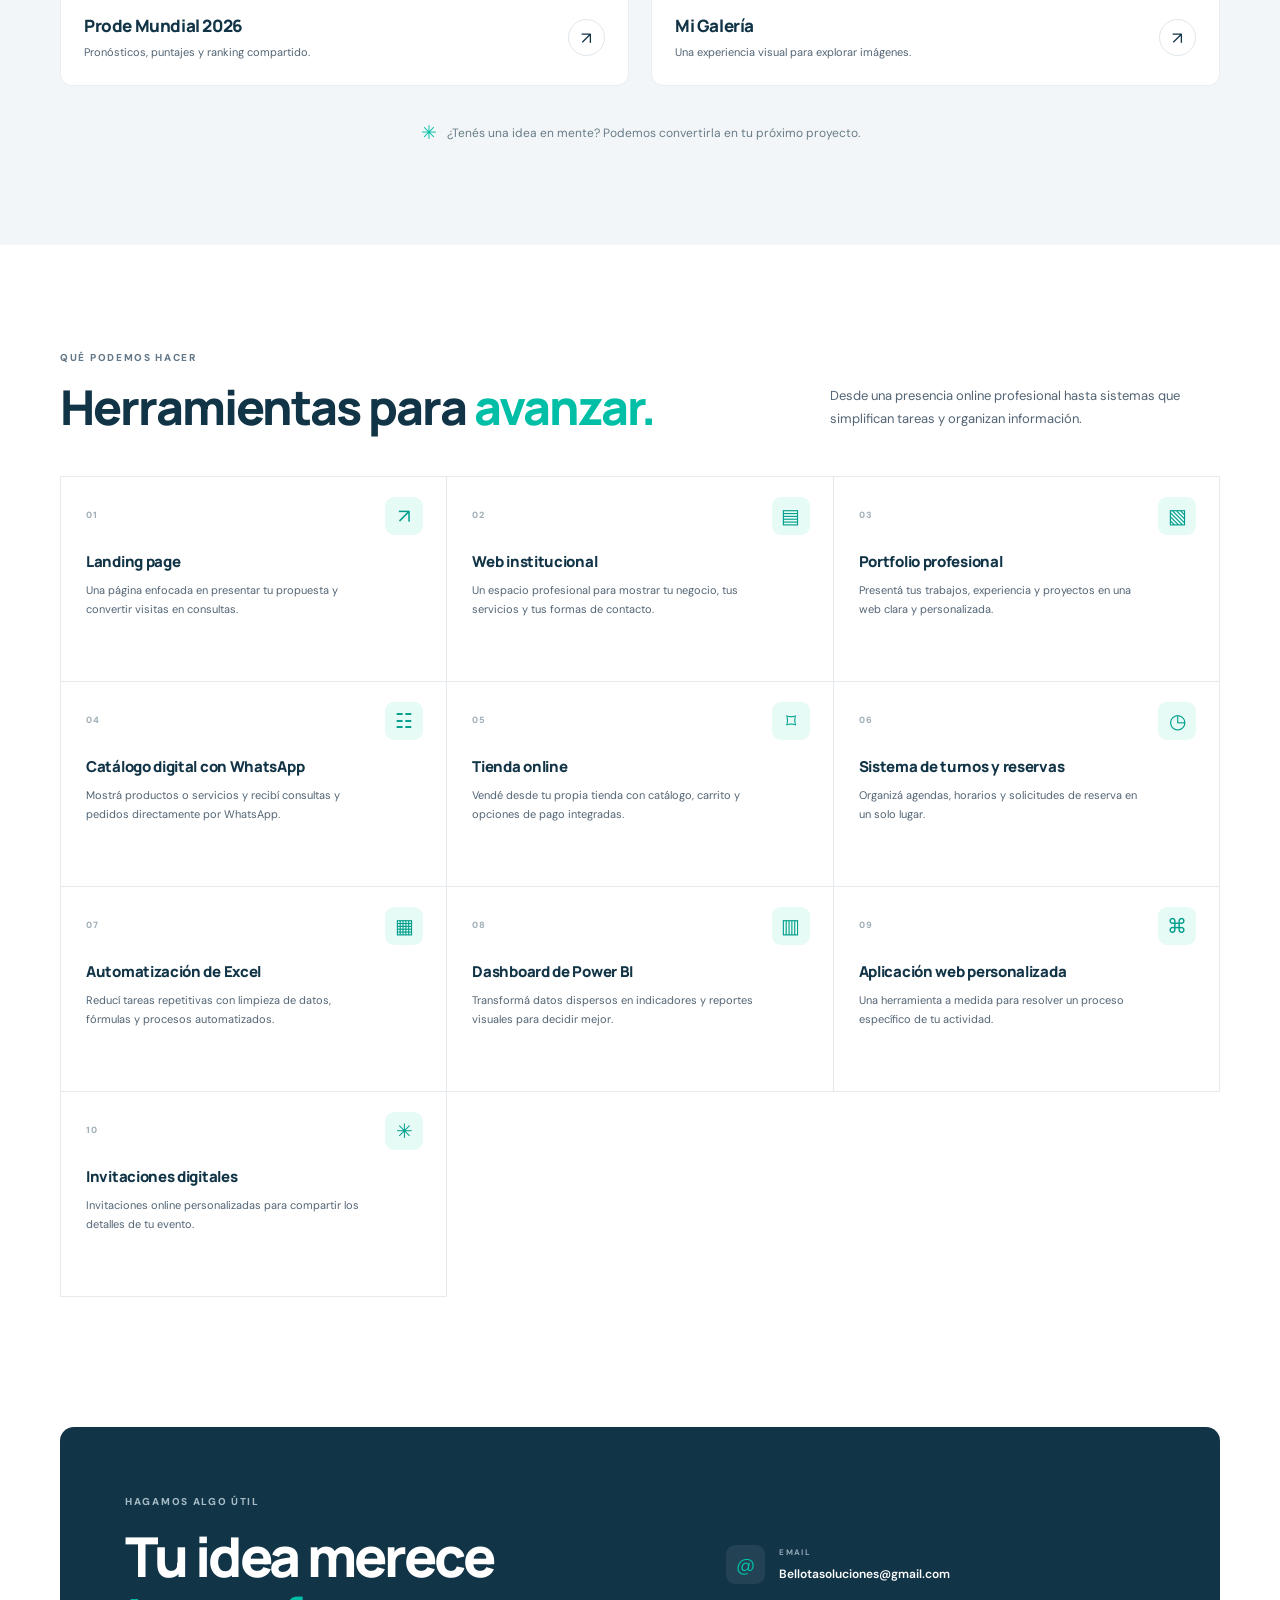
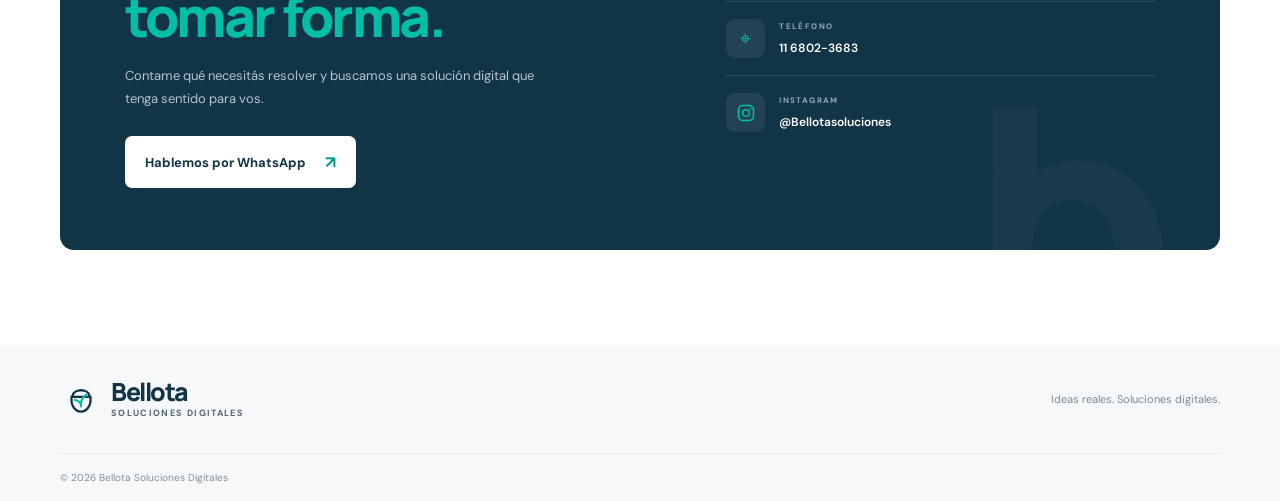
==== commit cbef7aeb: "Prepare hero cards for independent orbital animation" ====
--- a/index.html
+++ b/index.html
@@ -48,10 +48,10 @@
         </div>
         <div class="hero-visual" aria-label="Ilustración abstracta de soluciones digitales">
           <div class="visual-orbit orbit-one"></div><div class="visual-orbit orbit-two"></div>
-          <div class="visual-core"><span class="core-symbol">b.</span><span class="core-label">IDEAS EN MOVIMIENTO</span></div>
-          <div class="float-card card-code"><span class="mini-icon">&lt;/&gt;</span><span><strong>Desarrollo web</strong><small>De la idea a la pantalla</small></span><span class="status-dot"></span></div>
-          <div class="float-card card-chart"><span class="chart-bars"><i></i><i></i><i></i><i></i></span><span><strong>Datos más claros</strong><small>Decisiones con información</small></span></div>
-          <div class="float-card card-check"><span class="check-icon">✓</span><span><strong>Menos tareas manuales</strong><small>Más tiempo para lo importante</small></span></div>
+          <div class="visual-core"><span class="core-symbol">B.</span><span class="core-label">IDEAS EN MOVIMIENTO</span></div>
+          <div class="card-orbit card-orbit-code"><div class="float-card card-code"><span class="mini-icon">&lt;/&gt;</span><span><strong>Desarrollo web</strong><small>De la idea a la pantalla</small></span><span class="status-dot"></span></div></div>
+          <div class="card-orbit card-orbit-chart"><div class="float-card card-chart"><span class="chart-bars"><i></i><i></i><i></i><i></i></span><span><strong>Datos más claros</strong><small>Decisiones con información</small></span></div></div>
+          <div class="card-orbit card-orbit-check"><div class="float-card card-check"><span class="check-icon">✓</span><span><strong>Menos tareas manuales</strong><small>Más tiempo para lo importante</small></span></div></div>
           <span class="visual-spark spark-a">✳</span><span class="visual-spark spark-b">✦</span>
         </div>
       </div>
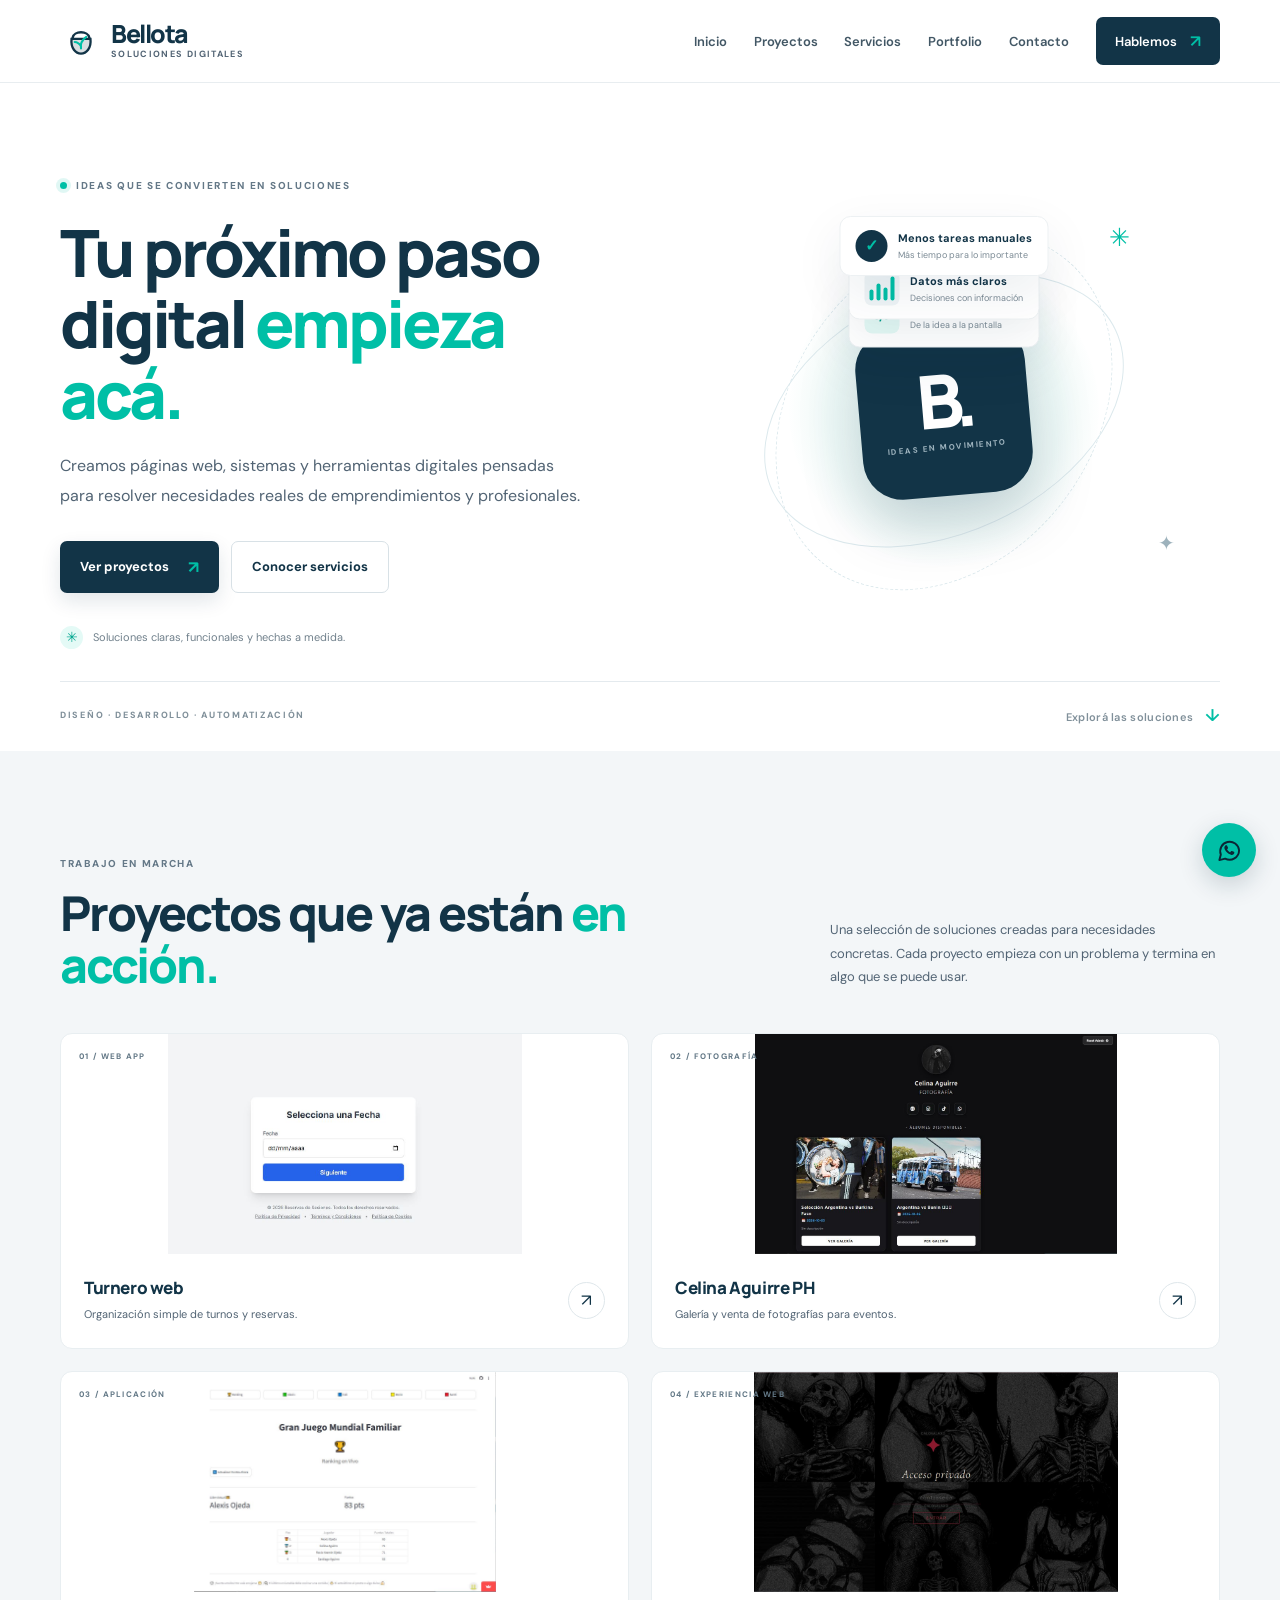
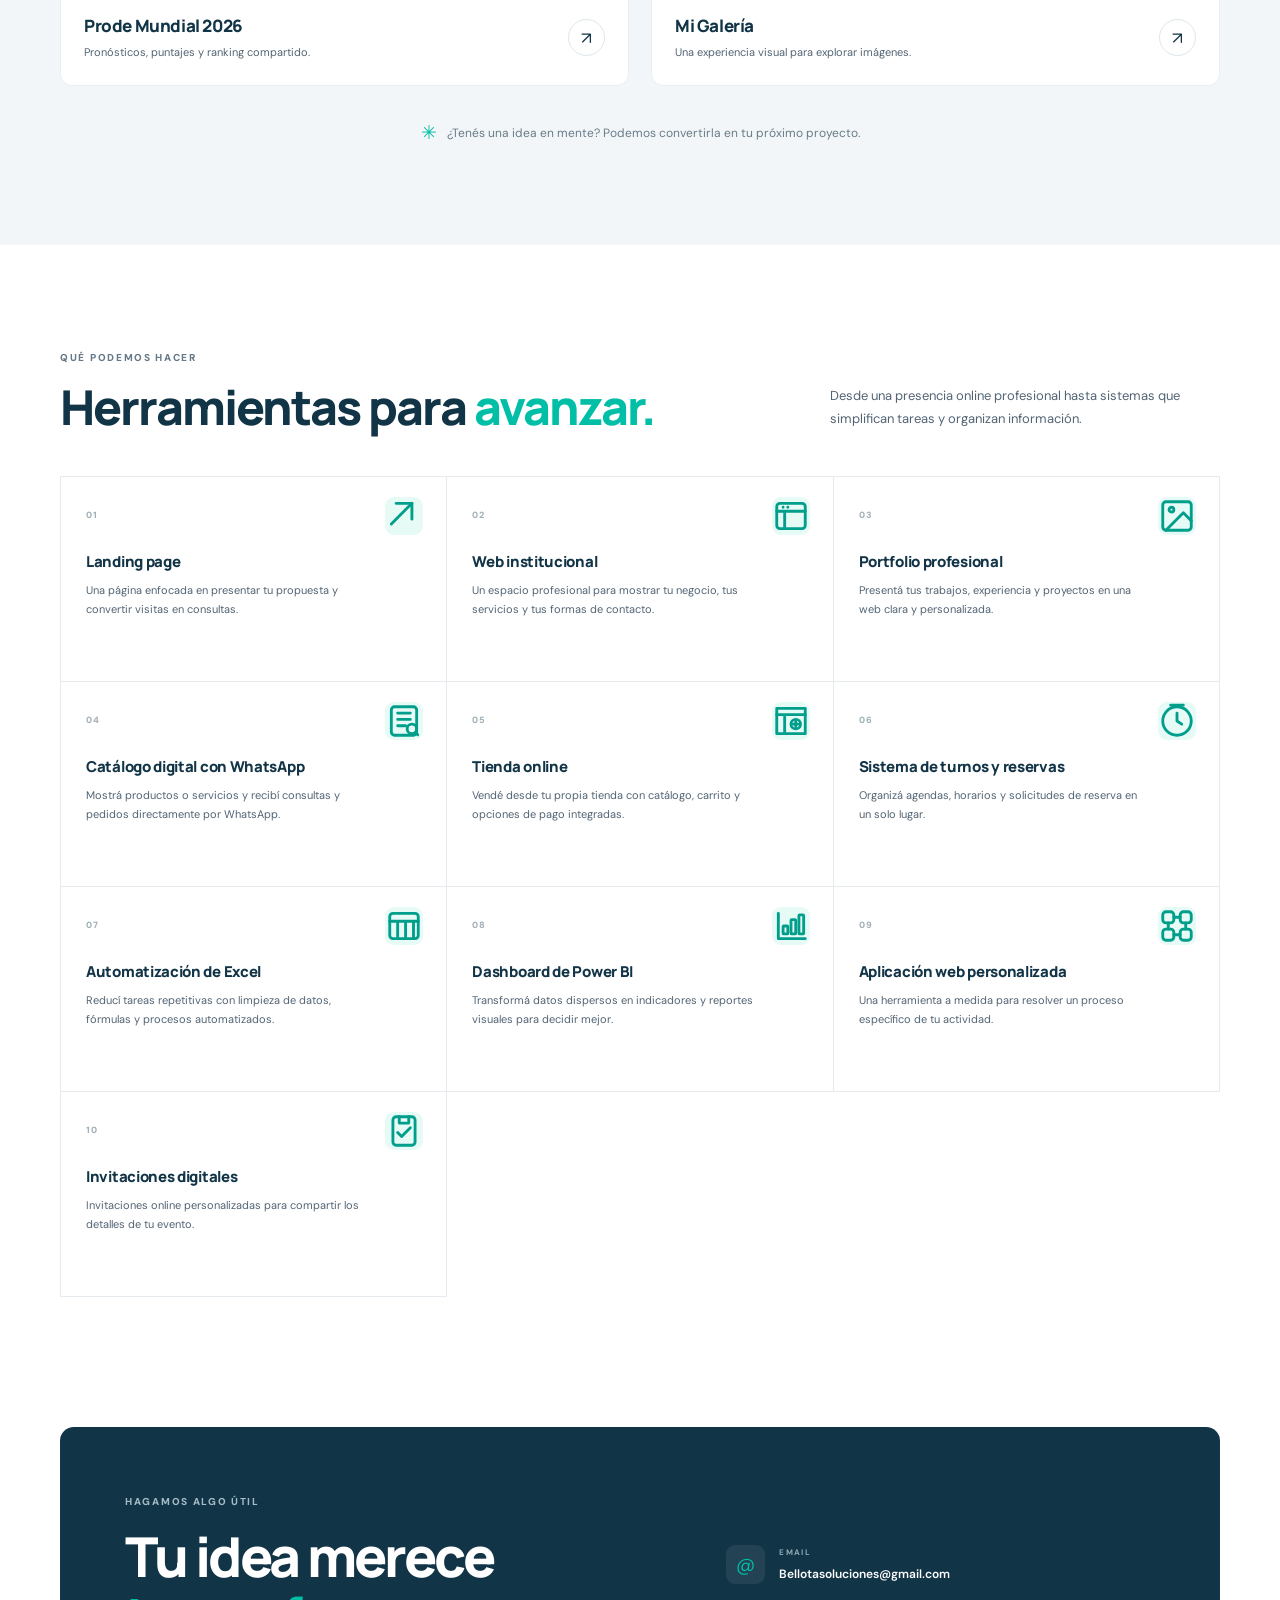
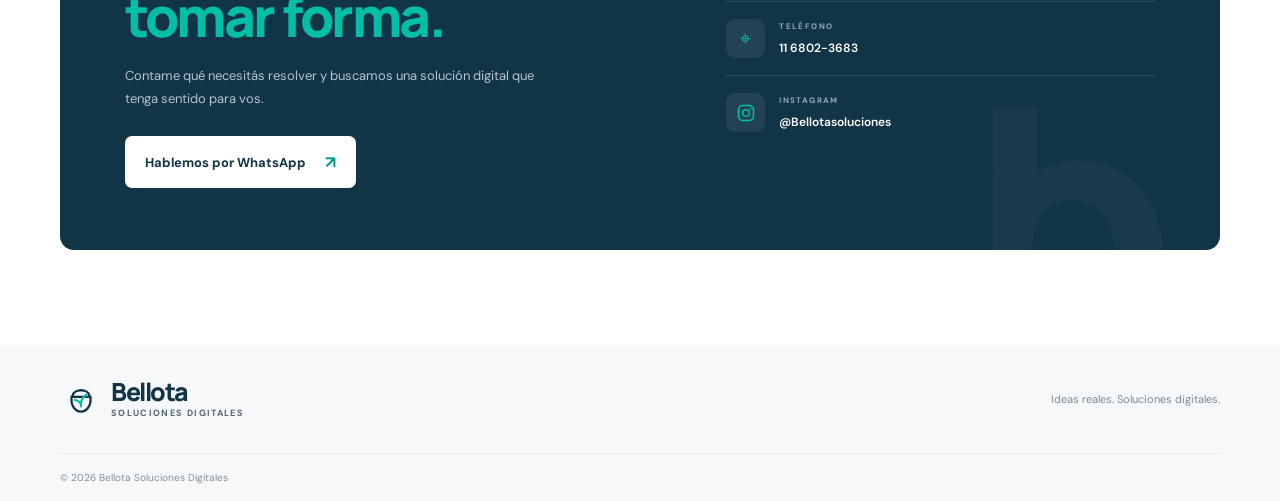
==== commit f23bf019: "Replace generic service symbols with tailored SVG icons" ====
--- a/index.html
+++ b/index.html
@@ -101,16 +101,16 @@
           <p>Desde una presencia online profesional hasta sistemas que simplifican tareas y organizan información.</p>
         </div>
         <div class="services-grid">
-          <article class="service-card"><span class="service-number">01</span><span class="service-icon">↗</span><h3>Landing page</h3><p>Una página enfocada en presentar tu propuesta y convertir visitas en consultas.</p></article>
-          <article class="service-card"><span class="service-number">02</span><span class="service-icon">▤</span><h3>Web institucional</h3><p>Un espacio profesional para mostrar tu negocio, tus servicios y tus formas de contacto.</p></article>
-          <article class="service-card"><span class="service-number">03</span><span class="service-icon">▧</span><h3>Portfolio profesional</h3><p>Presentá tus trabajos, experiencia y proyectos en una web clara y personalizada.</p></article>
-          <article class="service-card"><span class="service-number">04</span><span class="service-icon">☷</span><h3>Catálogo digital con WhatsApp</h3><p>Mostrá productos o servicios y recibí consultas y pedidos directamente por WhatsApp.</p></article>
-          <article class="service-card"><span class="service-number">05</span><span class="service-icon">⌑</span><h3>Tienda online</h3><p>Vendé desde tu propia tienda con catálogo, carrito y opciones de pago integradas.</p></article>
-          <article class="service-card"><span class="service-number">06</span><span class="service-icon">◷</span><h3>Sistema de turnos y reservas</h3><p>Organizá agendas, horarios y solicitudes de reserva en un solo lugar.</p></article>
-          <article class="service-card"><span class="service-number">07</span><span class="service-icon">▦</span><h3>Automatización de Excel</h3><p>Reducí tareas repetitivas con limpieza de datos, fórmulas y procesos automatizados.</p></article>
-          <article class="service-card"><span class="service-number">08</span><span class="service-icon">▥</span><h3>Dashboard de Power BI</h3><p>Transformá datos dispersos en indicadores y reportes visuales para decidir mejor.</p></article>
-          <article class="service-card"><span class="service-number">09</span><span class="service-icon">⌘</span><h3>Aplicación web personalizada</h3><p>Una herramienta a medida para resolver un proceso específico de tu actividad.</p></article>
-          <article class="service-card"><span class="service-number">10</span><span class="service-icon">✳</span><h3>Invitaciones digitales</h3><p>Invitaciones online personalizadas para compartir los detalles de tu evento.</p></article>
+          <article class="service-card"><span class="service-number">01</span><span class="service-icon"><svg viewBox="0 0 24 24" aria-hidden="true" fill="none" stroke="currentColor" stroke-width="1.8" stroke-linecap="round" stroke-linejoin="round"><path d="M4 17 17 4"/><path d="M7 4h10v10"/></svg></span><h3>Landing page</h3><p>Una página enfocada en presentar tu propuesta y convertir visitas en consultas.</p></article>
+          <article class="service-card"><span class="service-number">02</span><span class="service-icon"><svg viewBox="0 0 24 24" aria-hidden="true" fill="none" stroke="currentColor" stroke-width="1.8" stroke-linecap="round" stroke-linejoin="round"><rect x="3" y="4" width="18" height="16" rx="2"/><path d="M3 9h18M8 9v11M7 6.5h.01M10 6.5h.01"/></svg></span><h3>Web institucional</h3><p>Un espacio profesional para mostrar tu negocio, tus servicios y tus formas de contacto.</p></article>
+          <article class="service-card"><span class="service-number">03</span><span class="service-icon"><svg viewBox="0 0 24 24" aria-hidden="true" fill="none" stroke="currentColor" stroke-width="1.8" stroke-linecap="round" stroke-linejoin="round"><rect x="3" y="3" width="18" height="18" rx="2"/><circle cx="8.5" cy="8" r="1.5"/><path d="m21 15-5-5L5 21"/></svg></span><h3>Portfolio profesional</h3><p>Presentá tus trabajos, experiencia y proyectos en una web clara y personalizada.</p></article>
+          <article class="service-card"><span class="service-number">04</span><span class="service-icon"><svg viewBox="0 0 24 24" aria-hidden="true" fill="none" stroke="currentColor" stroke-width="1.8" stroke-linecap="round" stroke-linejoin="round"><rect x="4" y="3" width="16" height="18" rx="2"/><path d="M8 7h8M8 11h8M8 15h5"/><circle cx="17" cy="17" r="3"/><path d="m19.2 19.2 1.5 1.5"/></svg></span><h3>Catálogo digital con WhatsApp</h3><p>Mostrá productos o servicios y recibí consultas y pedidos directamente por WhatsApp.</p></article>
+          <article class="service-card"><span class="service-number">05</span><span class="service-icon"><svg viewBox="0 0 24 24" aria-hidden="true" fill="none" stroke="currentColor" stroke-width="1.8" stroke-linecap="round" stroke-linejoin="round"><path d="M3 4h18v16H3z"/><path d="M3 8h18M8 8v12"/><circle cx="15" cy="14" r="3"/><path d="M15 12.5v3M13.5 14h3"/></svg></span><h3>Tienda online</h3><p>Vendé desde tu propia tienda con catálogo, carrito y opciones de pago integradas.</p></article>
+          <article class="service-card"><span class="service-number">06</span><span class="service-icon"><svg viewBox="0 0 24 24" aria-hidden="true" fill="none" stroke="currentColor" stroke-width="1.8" stroke-linecap="round" stroke-linejoin="round"><circle cx="12" cy="12" r="9"/><path d="M12 7v5l3 2M8 2h8"/></svg></span><h3>Sistema de turnos y reservas</h3><p>Organizá agendas, horarios y solicitudes de reserva en un solo lugar.</p></article>
+          <article class="service-card"><span class="service-number">07</span><span class="service-icon"><svg viewBox="0 0 24 24" aria-hidden="true" fill="none" stroke="currentColor" stroke-width="1.8" stroke-linecap="round" stroke-linejoin="round"><rect x="3" y="4" width="18" height="16" rx="2"/><path d="M3 9h18M8 9v11M13 9v11M18 9v11"/></svg></span><h3>Automatización de Excel</h3><p>Reducí tareas repetitivas con limpieza de datos, fórmulas y procesos automatizados.</p></article>
+          <article class="service-card"><span class="service-number">08</span><span class="service-icon"><svg viewBox="0 0 24 24" aria-hidden="true" fill="none" stroke="currentColor" stroke-width="1.8" stroke-linecap="round" stroke-linejoin="round"><path d="M4 20V4M4 20h17"/><rect x="7" y="12" width="3" height="5" rx=".5"/><rect x="12" y="8" width="3" height="9" rx=".5"/><rect x="17" y="5" width="3" height="12" rx=".5"/></svg></span><h3>Dashboard de Power BI</h3><p>Transformá datos dispersos en indicadores y reportes visuales para decidir mejor.</p></article>
+          <article class="service-card"><span class="service-number">09</span><span class="service-icon"><svg viewBox="0 0 24 24" aria-hidden="true" fill="none" stroke="currentColor" stroke-width="1.8" stroke-linecap="round" stroke-linejoin="round"><rect x="3" y="3" width="7" height="7" rx="2"/><rect x="14" y="3" width="7" height="7" rx="2"/><rect x="3" y="14" width="7" height="7" rx="2"/><rect x="14" y="14" width="7" height="7" rx="2"/><path d="M10 6.5h4M6.5 10v4M17.5 10v4M10 17.5h4"/></svg></span><h3>Aplicación web personalizada</h3><p>Una herramienta a medida para resolver un proceso específico de tu actividad.</p></article>
+          <article class="service-card"><span class="service-number">10</span><span class="service-icon"><svg viewBox="0 0 24 24" aria-hidden="true" fill="none" stroke="currentColor" stroke-width="1.8" stroke-linecap="round" stroke-linejoin="round"><rect x="5" y="3" width="14" height="18" rx="2"/><path d="M9 3v4h6V3M8 13l2.5 2.5L16 10"/></svg></span><h3>Invitaciones digitales</h3><p>Invitaciones online personalizadas para compartir los detalles de tu evento.</p></article>
         </div>
       </div>
     </section>
--- a/styles.css
+++ b/styles.css
@@ -55,7 +55,16 @@
 .visual-orbit { position: absolute; border: 1px solid #dce9ed; border-radius: 50%; transform: rotate(-25deg); }
 .orbit-one { width: 380px; height: 245px; }
 .orbit-two { width: 300px; height: 390px; transform: rotate(38deg); border-style: dashed; }
-.visual-core { width: 170px; height: 170px; border-radius: 40px; display: flex; flex-direction: column; justify-content: center; align-items: center; gap: 12px; background: var(--navy); color: white; box-shadow: 0 24px 60px rgba(18,52,71,.22); transform: rotate(-5deg); }
+.visual-core { position: relative; z-index: 2; width: 170px; height: 170px; border-radius: 40px; display: flex; flex-direction: column; justify-content: center; align-items: center; gap: 12px; background: var(--navy); color: white; box-shadow: 0 24px 60px rgba(18,52,71,.22); transform: rotate(-5deg); }
+.card-orbit { position: absolute; z-index: 3; top: 50%; left: 50%; border-radius: 50%; transform: translate(-50%, -50%); transform-origin: center; pointer-events: none; }
+.card-orbit-code { width: 300px; height: 190px; animation: orbit-spin 19s linear infinite; animation-delay: -4.75s; }
+.card-orbit-chart { width: 410px; height: 245px; animation: orbit-spin 27s linear infinite reverse; animation-delay: -13.5s; }
+.card-orbit-check { width: 270px; height: 330px; animation: orbit-spin 23s linear infinite; animation-delay: -17.25s; }
+.card-orbit .float-card { top: 0; left: 50%; right: auto; bottom: auto; transform: translate(-50%, -50%); animation: orbit-counter 19s linear infinite; animation-delay: -4.75s; pointer-events: auto; }
+.card-orbit-chart .float-card { animation-duration: 27s; animation-direction: reverse; animation-delay: -13.5s; }
+.card-orbit-check .float-card { animation-duration: 23s; animation-delay: -17.25s; }
+@keyframes orbit-spin { from { rotate: 0deg; } to { rotate: 360deg; } }
+@keyframes orbit-counter { from { rotate: 0deg; } to { rotate: -360deg; } }
 .core-symbol { font: 800 74px/.8 var(--font-head); letter-spacing: -8px; color: white; }
 .core-label { font-size: 8px; letter-spacing: 1.5px; color: #9fb4bf; font-weight: 700; }
 .float-card { position: absolute; display: flex; align-items: center; gap: 11px; padding: 13px 15px; background: white; border: 1px solid #edf1f3; border-radius: 11px; box-shadow: var(--shadow); }
@@ -71,7 +80,8 @@
 .chart-bars i { display: block; width: 4px; background: var(--teal); border-radius: 2px; height: 45%; }
 .chart-bars i:nth-child(2) { height: 70%; }.chart-bars i:nth-child(3) { height: 55%; }.chart-bars i:nth-child(4) { height: 100%; }
 .check-icon { display: grid; place-items: center; width: 32px; height: 32px; border-radius: 50%; background: var(--navy); color: var(--teal); font-weight: 800; }
-.visual-spark { position: absolute; color: var(--teal); }.spark-a { top: 25px; right: 90px; font-size: 25px; }.spark-b { bottom: 70px; right: 45px; font-size: 20px; color: #9db2bc; }
+.visual-spark { position: absolute; color: var(--teal); transform-origin: center; }.spark-a { top: 25px; right: 90px; font-size: 25px; animation: spark-drift 8s ease-in-out infinite; }.spark-b { bottom: 70px; right: 45px; font-size: 20px; color: #9db2bc; animation: spark-drift 10s ease-in-out infinite reverse; }
+@keyframes spark-drift { 0%, 100% { translate: 0 0; rotate: 0deg; } 50% { translate: 10px -13px; rotate: 35deg; } }
 .hero-bottom { display: flex; justify-content: space-between; align-items: center; border-top: 1px solid var(--line); padding-top: 22px; margin-top: 32px; color: #80909a; font-size: 9px; font-weight: 800; letter-spacing: 1.7px; }
 .scroll-hint { letter-spacing: .3px; font-weight: 600; text-transform: none; font-size: 11px; }.scroll-hint span { margin-left: 8px; color: var(--teal); font-size: 17px; }
 .projects-section { background: var(--light); }
@@ -118,4 +128,5 @@
 @media (max-width: 390px) {
   .services-grid { grid-template-columns: 1fr; }.service-card { min-height: 170px; }.service-card h3 { font-size: 15px; }.service-card p { font-size: 11px; }.hero-bottom { flex-direction: column; align-items: flex-start; gap: 10px; }.hero-visual { margin-inline: -20px; transform: scale(.82); }.footer-bottom { flex-direction: column; }
 }
-@media (prefers-reduced-motion: reduce) { html { scroll-behavior: auto; } *, *::before, *::after { transition-duration: .01ms !important; animation-duration: .01ms !important; } }
+@media (max-width: 700px) { .card-orbit-code { width: 265px; height: 175px; }.card-orbit-chart { width: 335px; height: 220px; }.card-orbit-check { width: 235px; height: 290px; }.card-orbit .float-card { gap: 7px; padding: 9px 10px; }.card-orbit .float-card strong { font-size: 10px; }.card-orbit .float-card small { font-size: 8px; } }
+@media (prefers-reduced-motion: reduce) { html { scroll-behavior: auto; } *, *::before, *::after { transition-duration: .01ms !important; animation-duration: .01ms !important; animation-iteration-count: 1 !important; } }
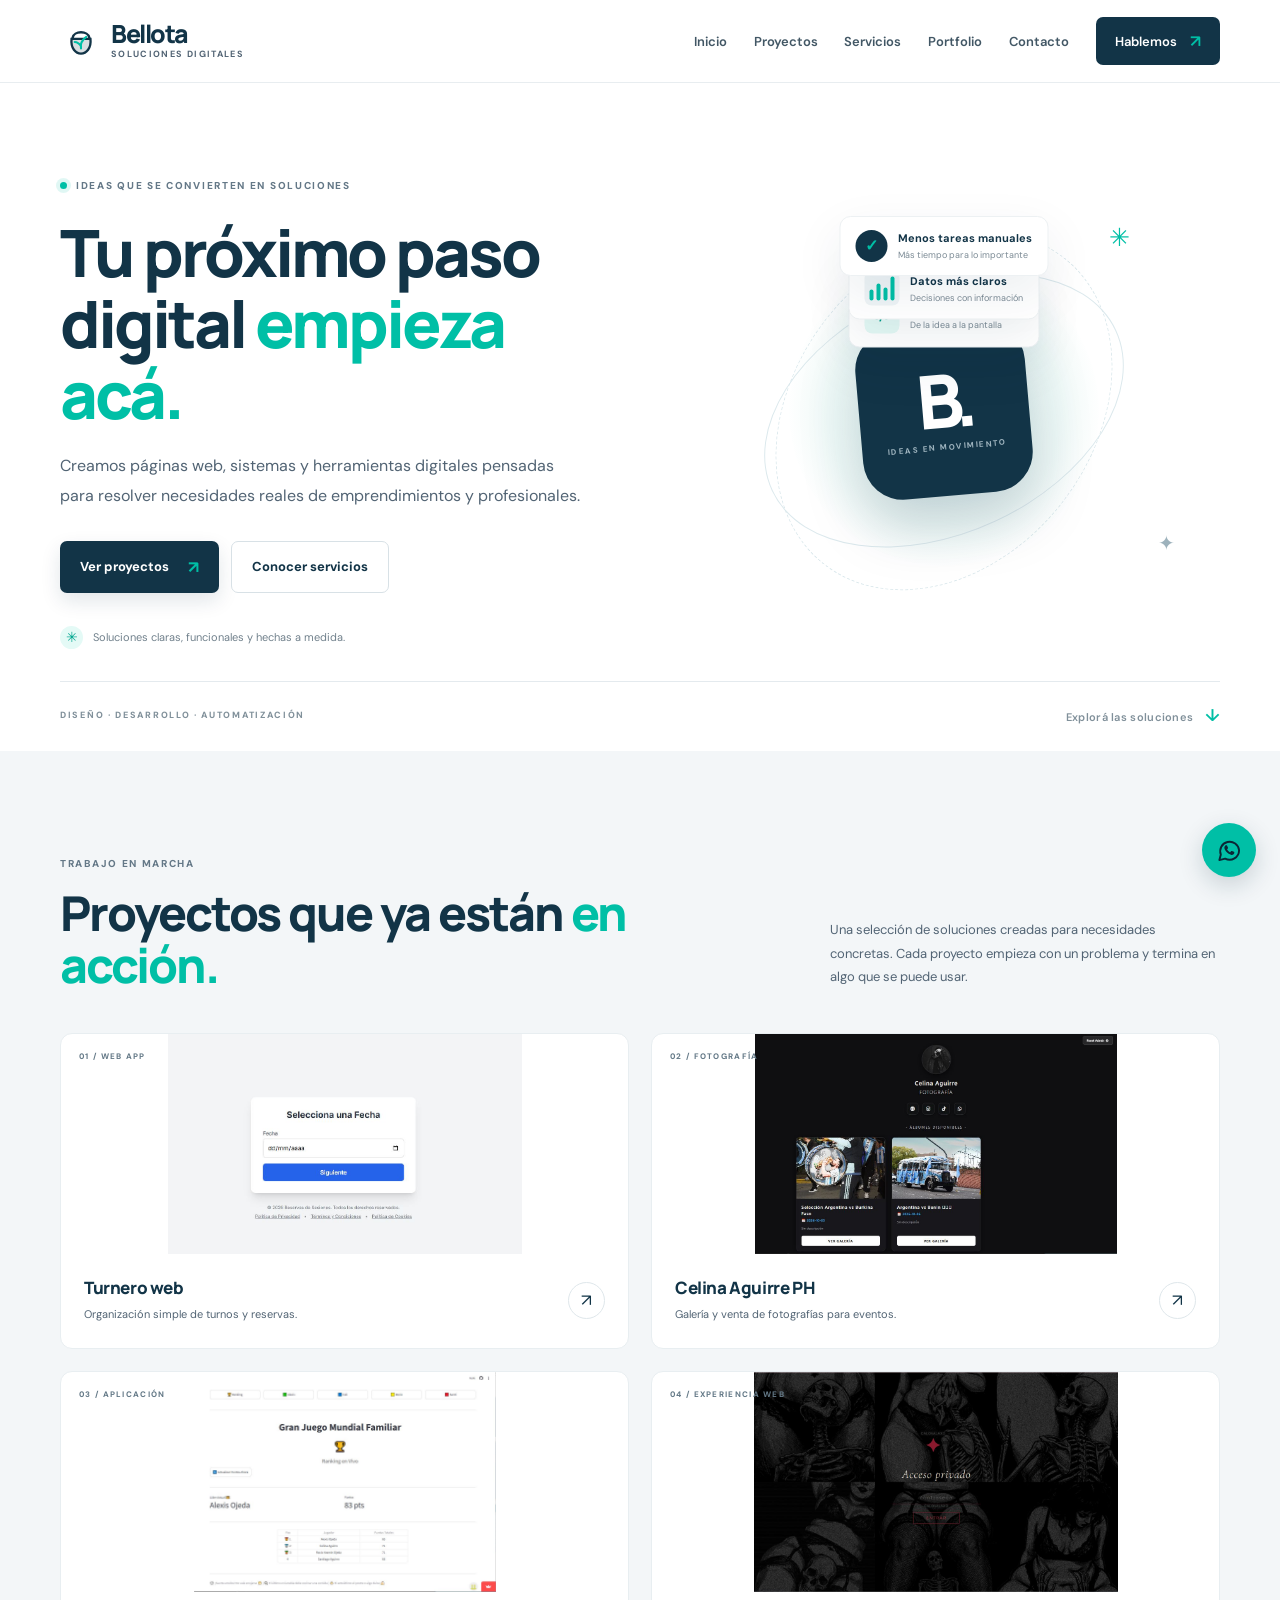
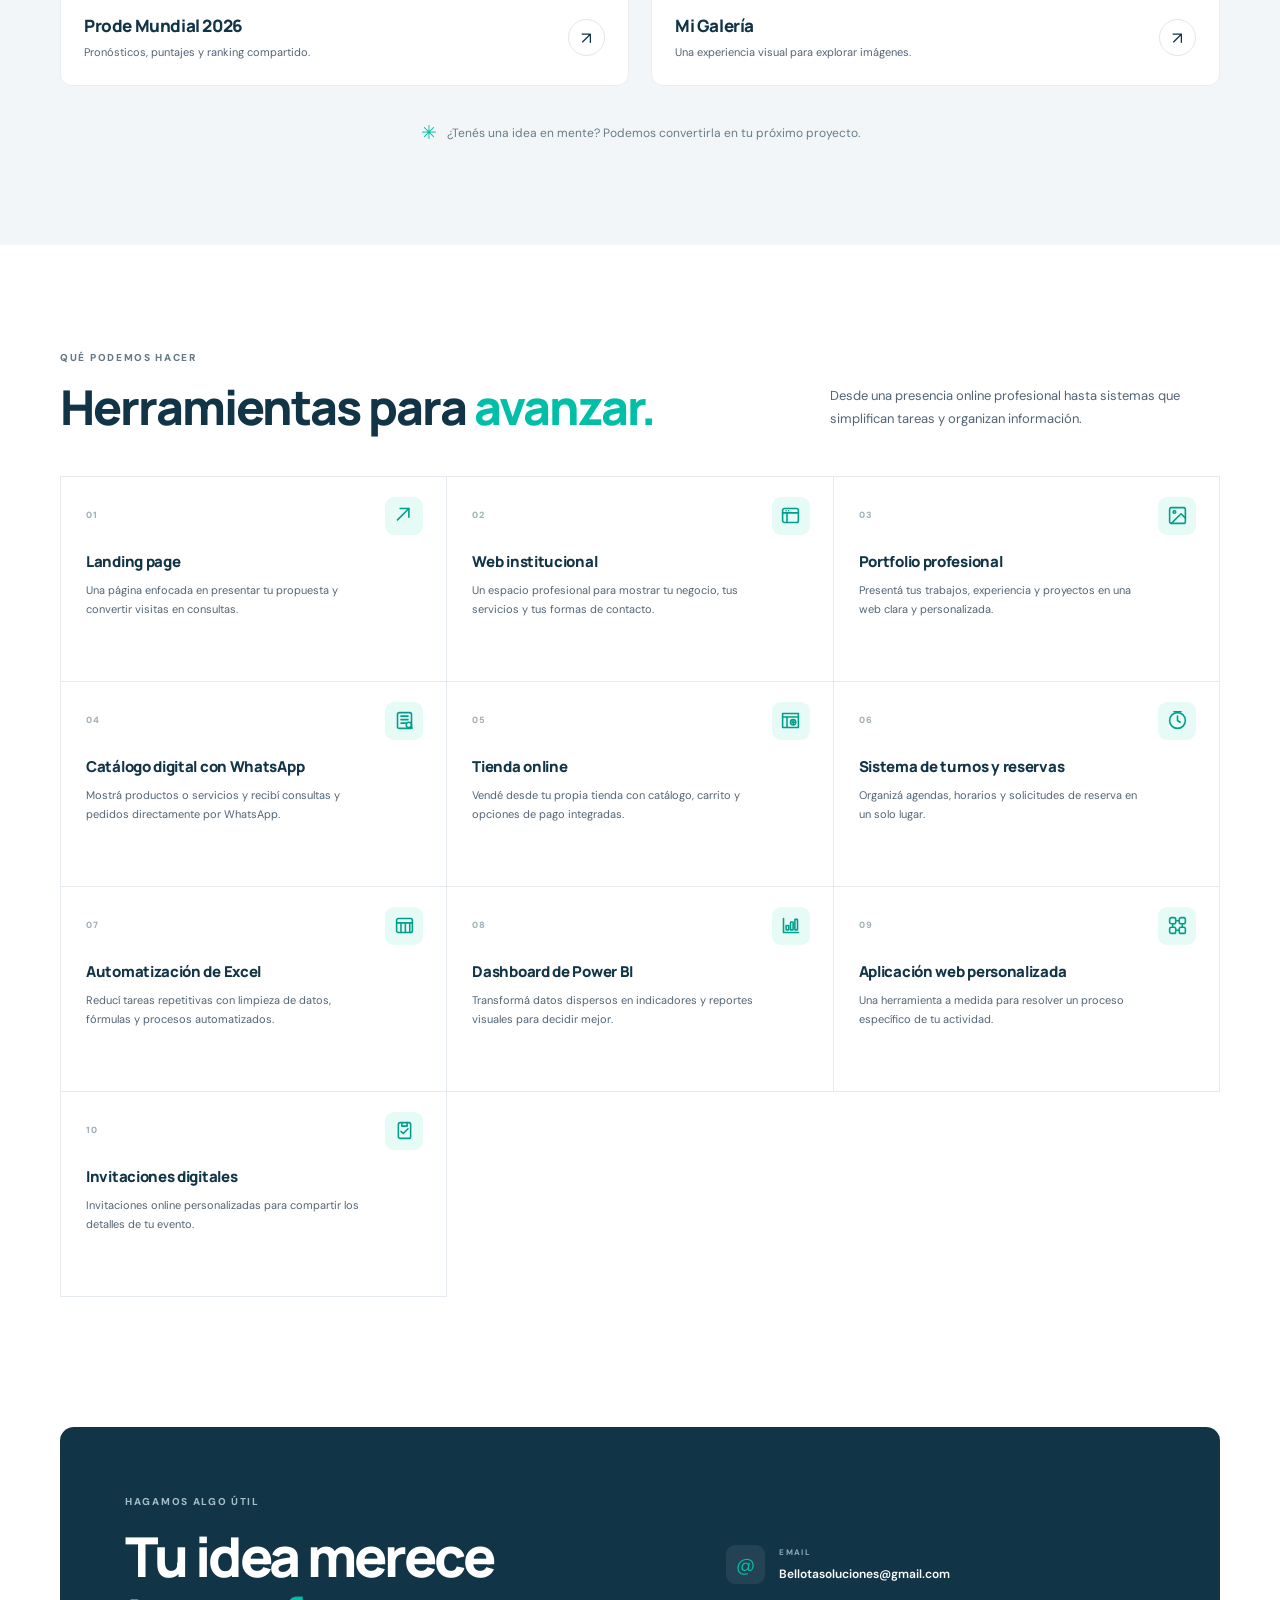
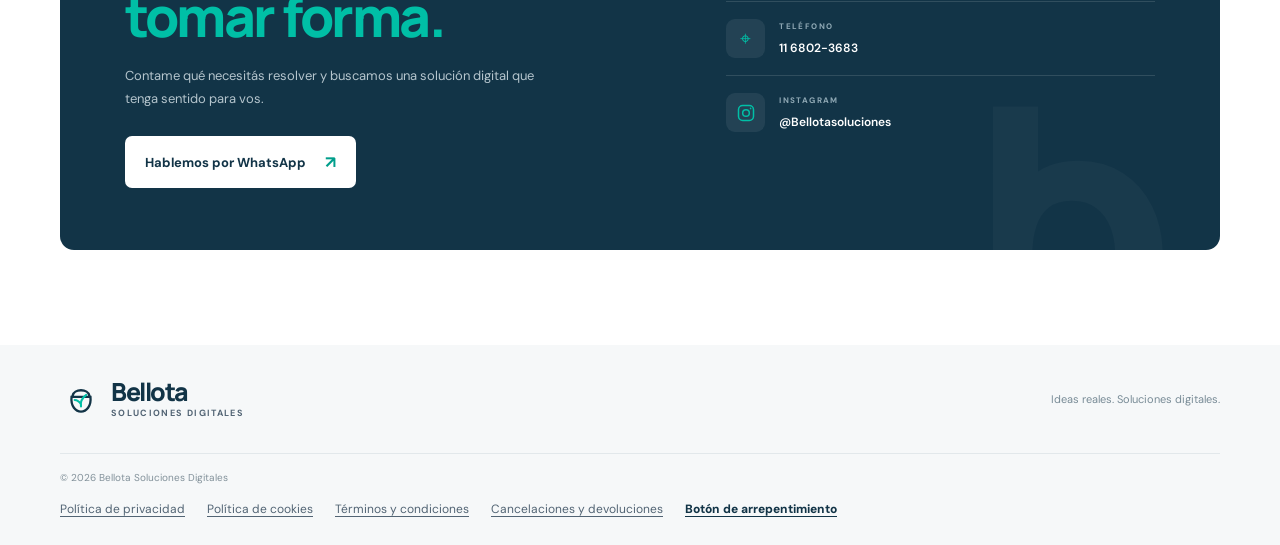
==== commit 83f6337a: "Add legal links and WhatsApp regret request" ====
--- a/index.html
+++ b/index.html
@@ -13,6 +13,12 @@
 
   <script>function loadScript(a){var b=document.getElementsByTagName("head")[0],c=document.createElement("script");c.type="text/javascript",c.src="https://tracker.metricool.com/resources/be.js",c.onreadystatechange=a,c.onload=a,b.appendChild(c)}loadScript(function(){beTracker.t({hash:"b09c256574d05e59ebe84258ae0551e1"})});</script>
   
+<style>
+.legal-footer{max-width:1160px;width:calc(100% - 48px);margin:0 auto;padding:0 0 28px;display:flex;flex-wrap:wrap;gap:10px 22px;font-size:12px;color:#526474}
+.legal-footer a{text-decoration:underline;text-underline-offset:3px}
+.legal-footer .regret-link{font-weight:800;color:#123447}
+.legal-footer a:focus-visible{outline:3px solid #00bfa6;outline-offset:3px}
+</style>
 </head>
 <body>
   <header class="site-header">
@@ -117,7 +123,7 @@
 
     <section class="contact-section section" id="contacto">
       <div class="container contact-panel">
-        <div class="contact-copy"><span class="eyebrow eyebrow-light">HAGAMOS ALGO ÚTIL</span><h2>Tu idea merece<br><span>tomar forma.</span></h2><p>Contame qué necesitás resolver y buscamos una solución digital que tenga sentido para vos.</p><a class="button button-light" href="https://wa.me/alexiis_ojeda?s=t" target="_blank" rel="noopener noreferrer">Hablemos por WhatsApp <span>↗</span></a></div>
+        <div class="contact-copy"><span class="eyebrow eyebrow-light">HAGAMOS ALGO ÚTIL</span><h2>Tu idea merece<br><span>tomar forma.</span></h2><p>Contame qué necesitás resolver y buscamos una solución digital que tenga sentido para vos.</p><a class="button button-light" href="https://wa.me/5491168023683?text=Hola%21%20Quiero%20hacer%20una%20consulta." target="_blank" rel="noopener noreferrer">Hablemos por WhatsApp <span>↗</span></a></div>
         <div class="contact-details">
           <div class="contact-detail"><span class="contact-detail-icon">@</span><div><small>EMAIL</small><a href="mailto:Bellotasoluciones@gmail.com">Bellotasoluciones@gmail.com</a></div></div>
           <div class="contact-detail"><span class="contact-detail-icon">⌖</span><div><small>TELÉFONO</small><a href="tel:+541168023683">11 6802-3683</a></div></div>
@@ -134,9 +140,17 @@
       <p>Ideas reales. Soluciones digitales.</p>
     </div>
     <div class="container footer-bottom"><span>© <span id="year"></span> Bellota Soluciones Digitales</span></div>
+
+    <nav class="legal-footer" aria-label="Información legal">
+      <a href="privacidad.html">Política de privacidad</a>
+      <a href="cookies.html">Política de cookies</a>
+      <a href="terminos.html">Términos y condiciones</a>
+      <a href="cancelaciones-devoluciones.html">Cancelaciones y devoluciones</a>
+      <a class="regret-link" href="https://wa.me/5491168023683?text=Solicito%20la%20Devoluci%C3%B3n%20o%20cancelaci%C3%B3n%20de%20mi%20proyecto%20" target="_blank" rel="noopener noreferrer">Botón de arrepentimiento</a>
+    </nav>
   </footer>
 
-  <a class="whatsapp-float" href="https://wa.me/alexiis_ojeda?s=t" target="_blank" rel="noopener noreferrer" aria-label="Contactar por WhatsApp"><svg viewBox="0 0 24 24" aria-hidden="true"><path d="M20.5 11.8a8.4 8.4 0 0 1-12.4 7.4L3 20.5l1.3-4.9a8.4 8.4 0 1 1 16.2-3.8Z" fill="none" stroke="currentColor" stroke-width="1.7" stroke-linejoin="round"/><path d="M8.2 7.7c.2-.4.4-.4.7-.4h.5c.2 0 .4.1.5.4l.8 1.8c.1.2.1.4-.1.6l-.6.7c-.2.2-.2.4 0 .6.5.9 1.3 1.6 2.2 2.1.2.1.4.1.6-.1l.8-.9c.2-.2.4-.2.6-.1l1.7.8c.3.1.4.3.4.5 0 .4-.2 1.2-.7 1.6-.5.5-1.2.7-1.9.6-1.1-.2-2.5-.9-3.8-2.1-1.4-1.3-2.2-2.8-2.4-3.8-.2-.8.1-1.6.7-2.3Z" fill="currentColor"/></svg></a>
+  <a class="whatsapp-float" href="https://wa.me/5491168023683?text=Hola%21%20Quiero%20hacer%20una%20consulta." target="_blank" rel="noopener noreferrer" aria-label="Contactar por WhatsApp"><svg viewBox="0 0 24 24" aria-hidden="true"><path d="M20.5 11.8a8.4 8.4 0 0 1-12.4 7.4L3 20.5l1.3-4.9a8.4 8.4 0 1 1 16.2-3.8Z" fill="none" stroke="currentColor" stroke-width="1.7" stroke-linejoin="round"/><path d="M8.2 7.7c.2-.4.4-.4.7-.4h.5c.2 0 .4.1.5.4l.8 1.8c.1.2.1.4-.1.6l-.6.7c-.2.2-.2.4 0 .6.5.9 1.3 1.6 2.2 2.1.2.1.4.1.6-.1l.8-.9c.2-.2.4-.2.6-.1l1.7.8c.3.1.4.3.4.5 0 .4-.2 1.2-.7 1.6-.5.5-1.2.7-1.9.6-1.1-.2-2.5-.9-3.8-2.1-1.4-1.3-2.2-2.8-2.4-3.8-.2-.8.1-1.6.7-2.3Z" fill="currentColor"/></svg></a>
   <script src="script.js"></script>
 </body>
 </html>
--- a/styles.css
+++ b/styles.css
@@ -104,7 +104,7 @@
 .project-info { display: flex; justify-content: space-between; align-items: center; padding: 22px 23px 24px; gap: 20px; }.project-info h3 { font: 800 17px var(--font-head); letter-spacing: -.4px; margin: 0 0 7px; }.project-info p { color: var(--bluegray); font-size: 11px; margin: 0; line-height: 1.6; }.arrow-circle { display: grid; place-items: center; width: 37px; height: 37px; border: 1px solid #dfe7eb; border-radius: 50%; flex-shrink: 0; font-size: 17px; transition: background .2s,color .2s; }.project-card:hover .arrow-circle { background: var(--navy); color: var(--teal); }
 .section-footnote { display: flex; align-items: center; justify-content: center; gap: 10px; color: #687c88; font-size: 12px; margin-top: 34px; }.tiny-star { color: var(--teal); font-size: 19px; }
 .services-section { background: white; }.services-grid { display: grid; grid-template-columns: repeat(3,minmax(0,1fr)); border-top: 1px solid var(--line); border-left: 1px solid var(--line); }
-.service-card { min-height: 205px; position: relative; padding: 25px 25px 27px; border-right: 1px solid var(--line); border-bottom: 1px solid var(--line); transition: background .2s; }.service-card:hover { background: #f8fbfc; }.service-number { color: #a0afb7; font-size: 9px; font-weight: 800; letter-spacing: 1px; }.service-icon { position: absolute; top: 20px; right: 23px; display: grid; place-items: center; width: 38px; height: 38px; color: #009e8b; background: #e6faf6; border-radius: 9px; font-size: 20px; }.service-card h3 { margin: 28px 0 9px; font: 800 15px var(--font-head); letter-spacing: -.3px; }.service-card p { margin: 0; max-width: 290px; color: var(--bluegray); font-size: 11px; line-height: 1.75; }
+.service-card { min-height: 205px; position: relative; padding: 25px 25px 27px; border-right: 1px solid var(--line); border-bottom: 1px solid var(--line); transition: background .2s; }.service-card:hover { background: #f8fbfc; }.service-number { color: #a0afb7; font-size: 9px; font-weight: 800; letter-spacing: 1px; }.service-icon { position: absolute; top: 20px; right: 23px; display: grid; place-items: center; width: 38px; height: 38px; color: #009e8b; background: #e6faf6; border-radius: 9px; font-size: 20px; }.service-icon svg { width: 21px; height: 21px; display: block; }.service-card h3 { margin: 28px 0 9px; font: 800 15px var(--font-head); letter-spacing: -.3px; }.service-card p { margin: 0; max-width: 290px; color: var(--bluegray); font-size: 11px; line-height: 1.75; }
 .contact-section { padding: 30px 0 95px; }.contact-panel { position: relative; display: grid; grid-template-columns: 1fr .8fr; gap: 65px; padding: 62px 65px; overflow: hidden; background: var(--navy); color: white; border-radius: 14px; }.contact-copy, .contact-details { position: relative; z-index: 1; }.eyebrow-light { color: #a5bbc5; }.contact-copy h2 { font-size: clamp(37px,4.5vw,55px); margin: 17px 0; letter-spacing: -2.5px; }.contact-copy p { max-width: 420px; color: #b5c5cd; font-size: 13px; line-height: 1.8; margin: 0 0 26px; }.button-light { background: white; color: var(--navy); }.button-light span { color: #009e8b; font-size: 17px; }.contact-details { align-self: center; }.contact-detail { display: flex; align-items: center; gap: 14px; padding: 17px 0; border-bottom: 1px solid #ffffff20; }.contact-detail:last-child { border-bottom: 0; }.contact-detail-icon { display: grid; place-items: center; width: 39px; height: 39px; border-radius: 9px; background: #ffffff12; color: var(--teal); font-size: 19px; flex-shrink: 0; }.contact-detail small { display: block; margin-bottom: 5px; color: #8fa8b4; font-size: 8px; font-weight: 800; letter-spacing: 1.4px; }.contact-detail a, .pending-value { font-size: 12px; font-weight: 600; color: white; }.contact-detail a:hover { color: var(--teal); }.pending-value { color: #a8bbc4; font-weight: 400; }.contact-decoration { position: absolute; right: 25px; bottom: -100px; color: #ffffff07; font: 800 330px/.8 var(--font-head); letter-spacing: -40px; pointer-events: none; }
 .site-footer { background: #f6f8f9; }.footer-main { display: flex; align-items: center; justify-content: space-between; gap: 25px; padding: 33px 0; }.brand-footer .brand-mark { color: var(--navy); }.footer-main > p { color: #788b96; font-size: 11px; margin: 0; }.footer-nav { display: flex; flex-wrap: wrap; gap: 20px; color: #526674; font-size: 11px; font-weight: 600; }.footer-nav a:hover, .footer-bottom a:hover { color: #009e8b; }.footer-bottom { border-top: 1px solid #e2e8eb; padding: 17px 0; display: flex; justify-content: space-between; color: #82919a; font-size: 10px; }.footer-heart { color: var(--teal); margin-left: 4px; }
 .whatsapp-float { position: fixed; z-index: 90; right: 24px; bottom: 23px; display: grid; place-items: center; width: 54px; height: 54px; border-radius: 50%; background: var(--teal); color: var(--navy-deep); box-shadow: 0 8px 25px #12344730; transition: transform .2s; }.whatsapp-float:hover { transform: translateY(-3px) scale(1.03); }.whatsapp-float svg { width: 27px; height: 27px; }
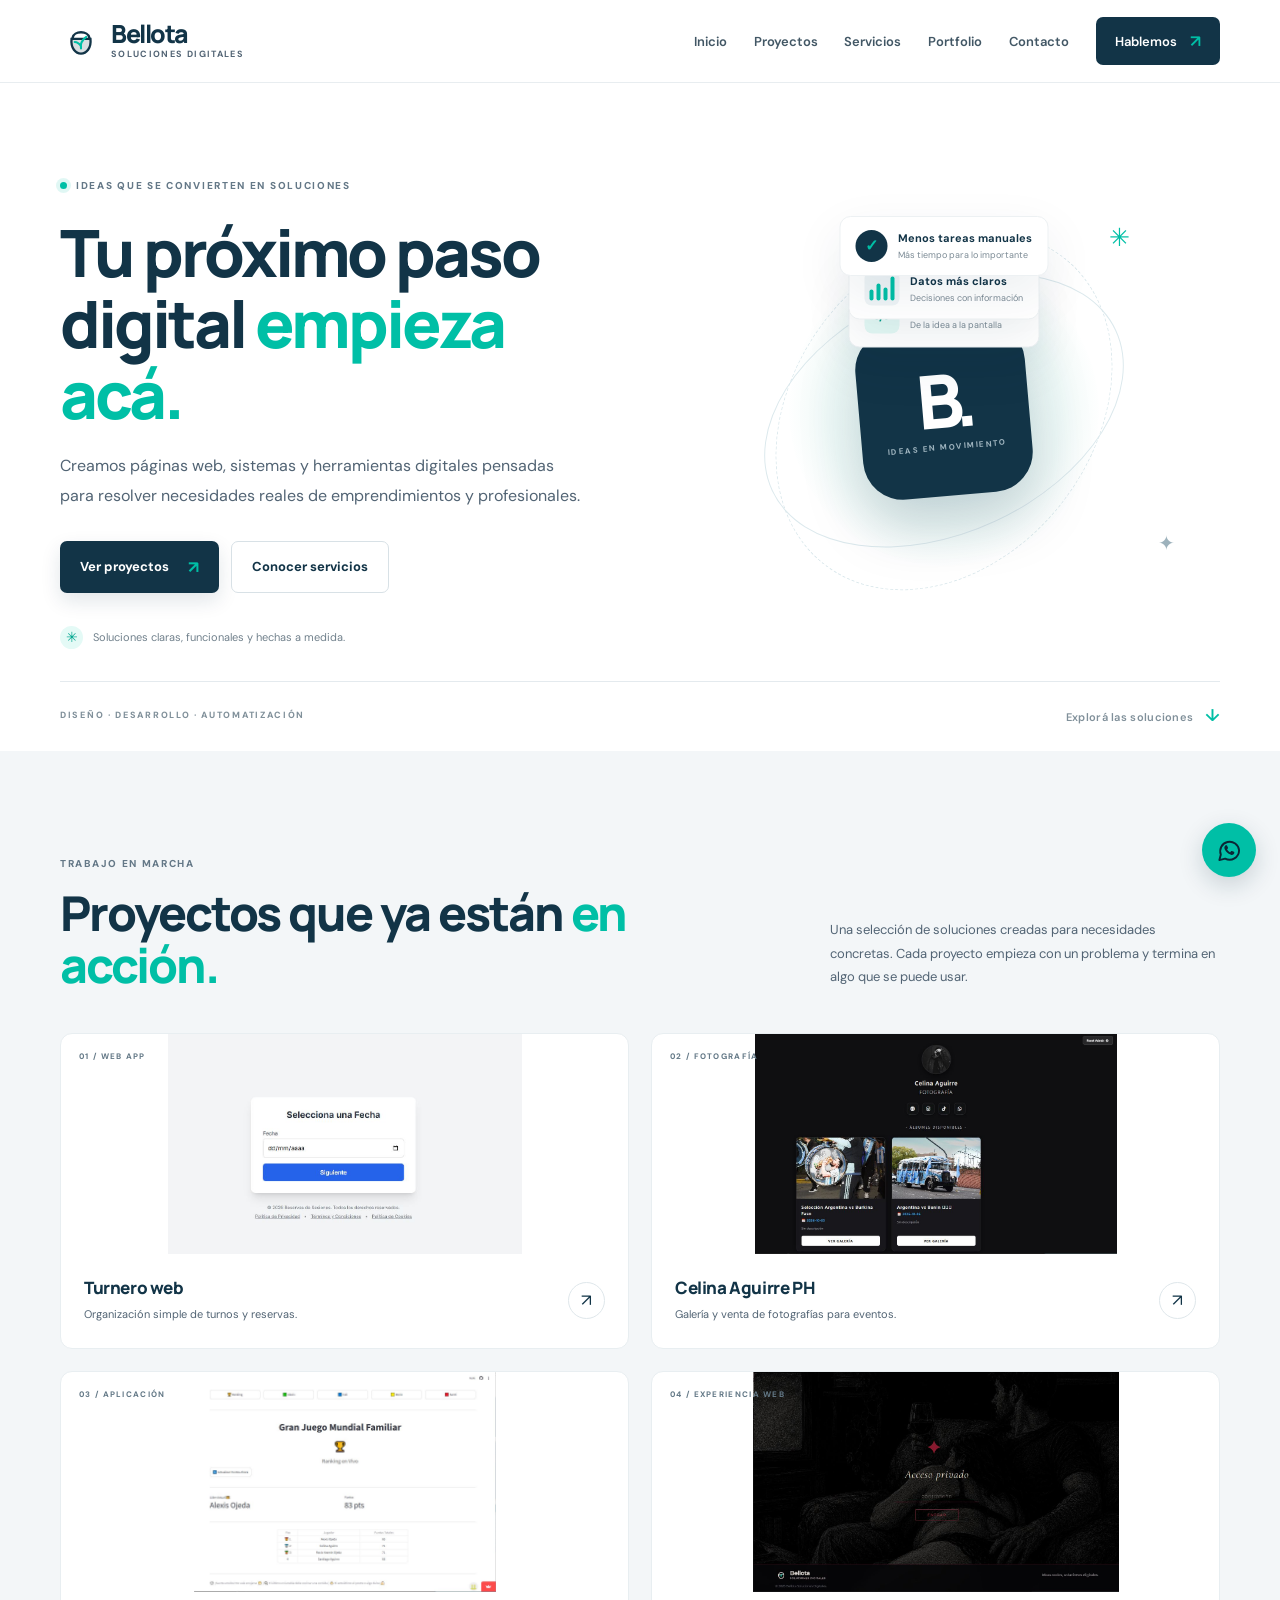
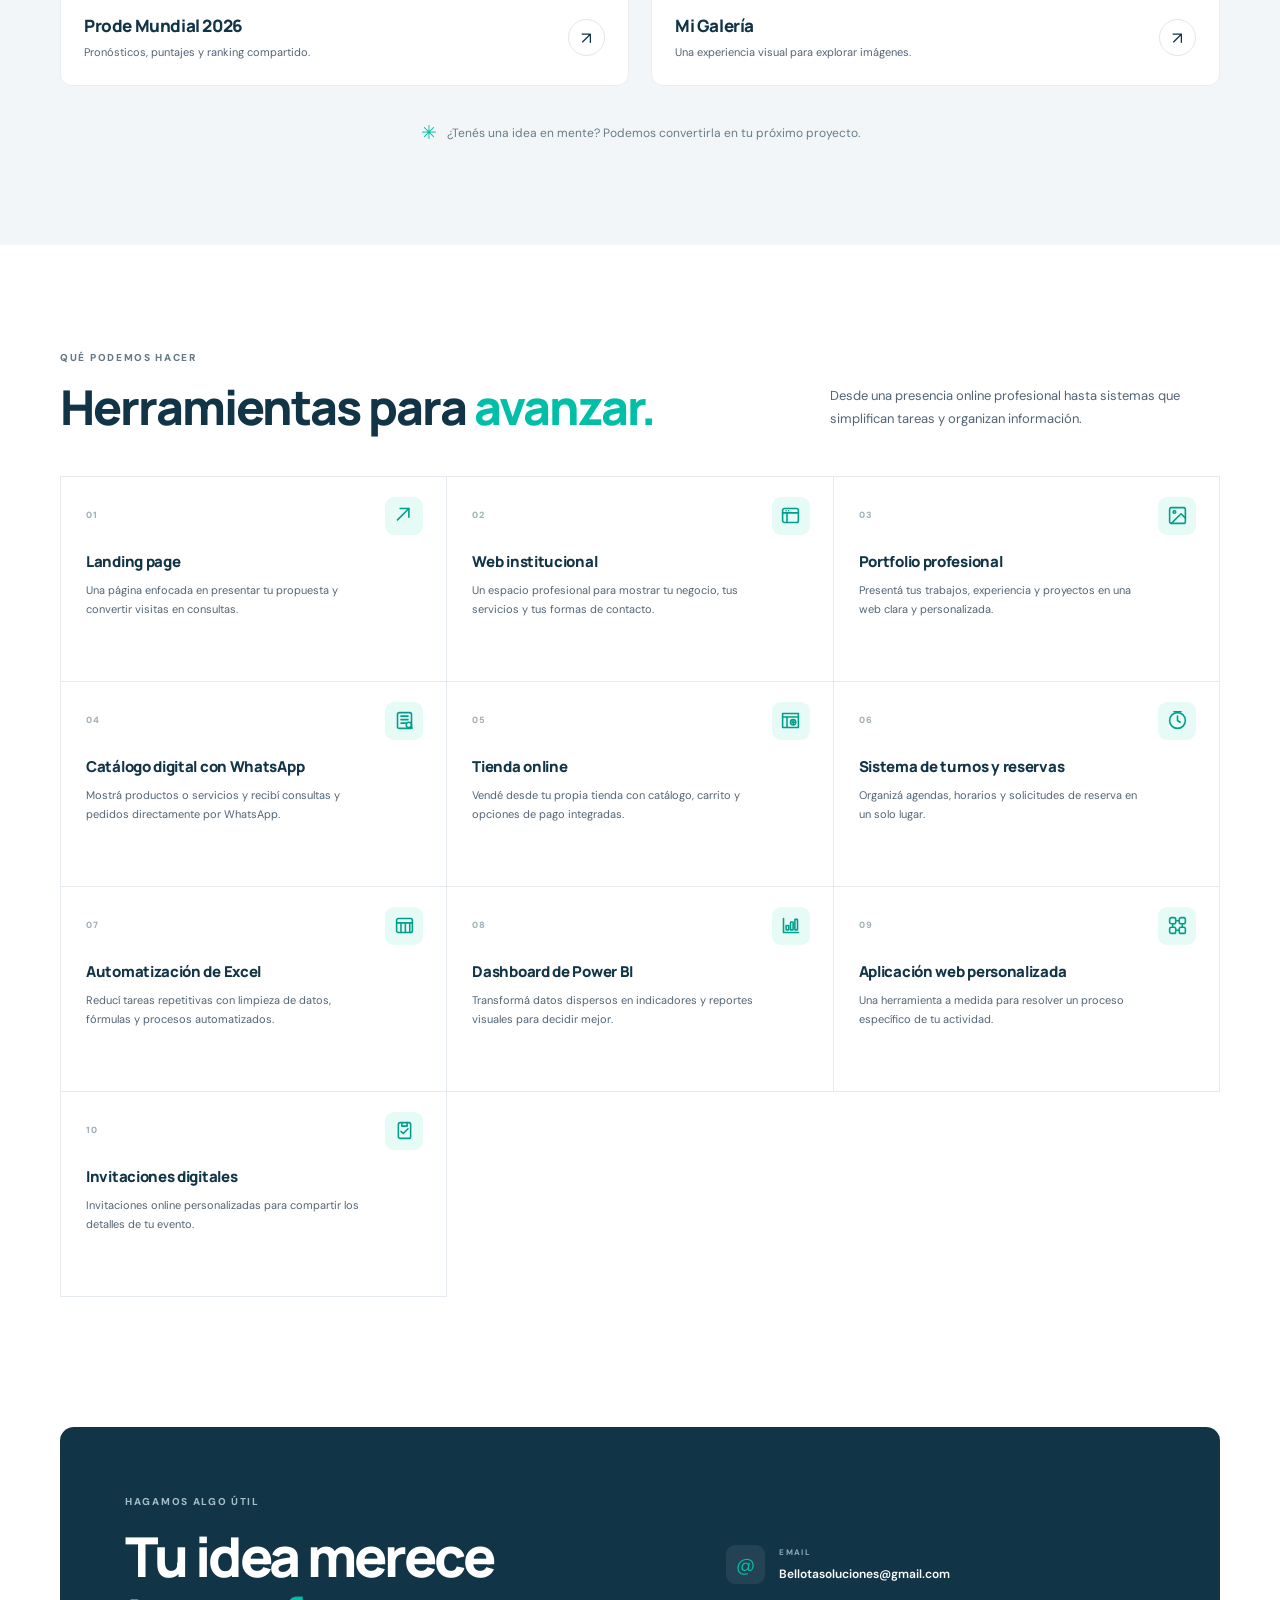
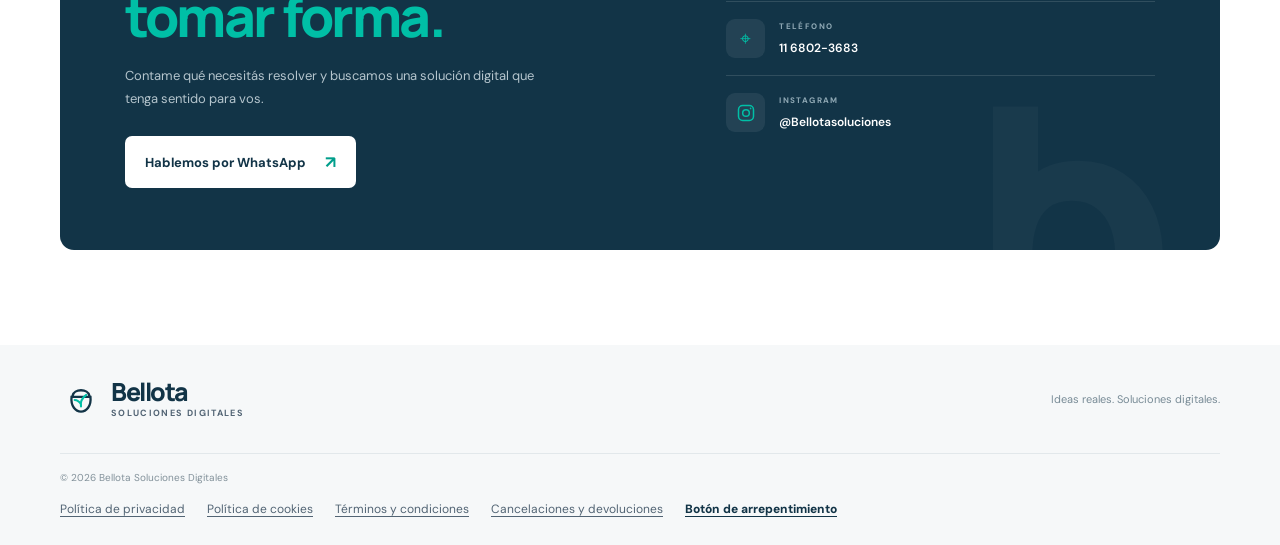
==== commit 7e6b5199: "Corregir mayúsculas en ruta de imagen Mi Galería" ====
--- a/index.html
+++ b/index.html
@@ -89,8 +89,8 @@
             </div>
             <div class="project-info"><div><h3>Prode Mundial 2026</h3><p>Pronósticos, puntajes y ranking compartido.</p></div><span class="arrow-circle">↗</span></div>
           </a>
-          <a class="project-card" href="https://mi-galeria-privada.netlify.app/" target="_blank" rel="noopener noreferrer">
-            <div class="project-art project-image" style="background-image: url('img/mi-galeria.jpg'); background-size: contain; background-repeat: no-repeat; background-position: center;">
+          <a class="project-card" href="https://mi-galeria.pages.dev/" target="_blank" rel="noopener noreferrer">
+            <div class="project-art project-image" style="background-image: url('img/mi-galeria.JPG'); background-size: contain; background-repeat: no-repeat; background-position: center;">
               <span class="art-badge">04 / EXPERIENCIA WEB</span>
             </div>
             <div class="project-info"><div><h3>Mi Galería</h3><p>Una experiencia visual para explorar imágenes.</p></div><span class="arrow-circle">↗</span></div>
--- a/styles.css
+++ b/styles.css
@@ -63,8 +63,8 @@
 .card-orbit .float-card { top: 0; left: 50%; right: auto; bottom: auto; transform: translate(-50%, -50%); animation: orbit-counter 19s linear infinite; animation-delay: -4.75s; pointer-events: auto; }
 .card-orbit-chart .float-card { animation-duration: 27s; animation-direction: reverse; animation-delay: -13.5s; }
 .card-orbit-check .float-card { animation-duration: 23s; animation-delay: -17.25s; }
-@keyframes orbit-spin { from { rotate: 0deg; } to { rotate: 360deg; } }
-@keyframes orbit-counter { from { rotate: 0deg; } to { rotate: -360deg; } }
+@keyframes orbit-spin { from { transform: translate(-50%, -50%) rotate(0deg); } to { transform: translate(-50%, -50%) rotate(360deg); } }
+@keyframes orbit-counter { from { transform: translate(-50%, -50%) rotate(0deg); } to { transform: translate(-50%, -50%) rotate(-360deg); } }
 .core-symbol { font: 800 74px/.8 var(--font-head); letter-spacing: -8px; color: white; }
 .core-label { font-size: 8px; letter-spacing: 1.5px; color: #9fb4bf; font-weight: 700; }
 .float-card { position: absolute; display: flex; align-items: center; gap: 11px; padding: 13px 15px; background: white; border: 1px solid #edf1f3; border-radius: 11px; box-shadow: var(--shadow); }
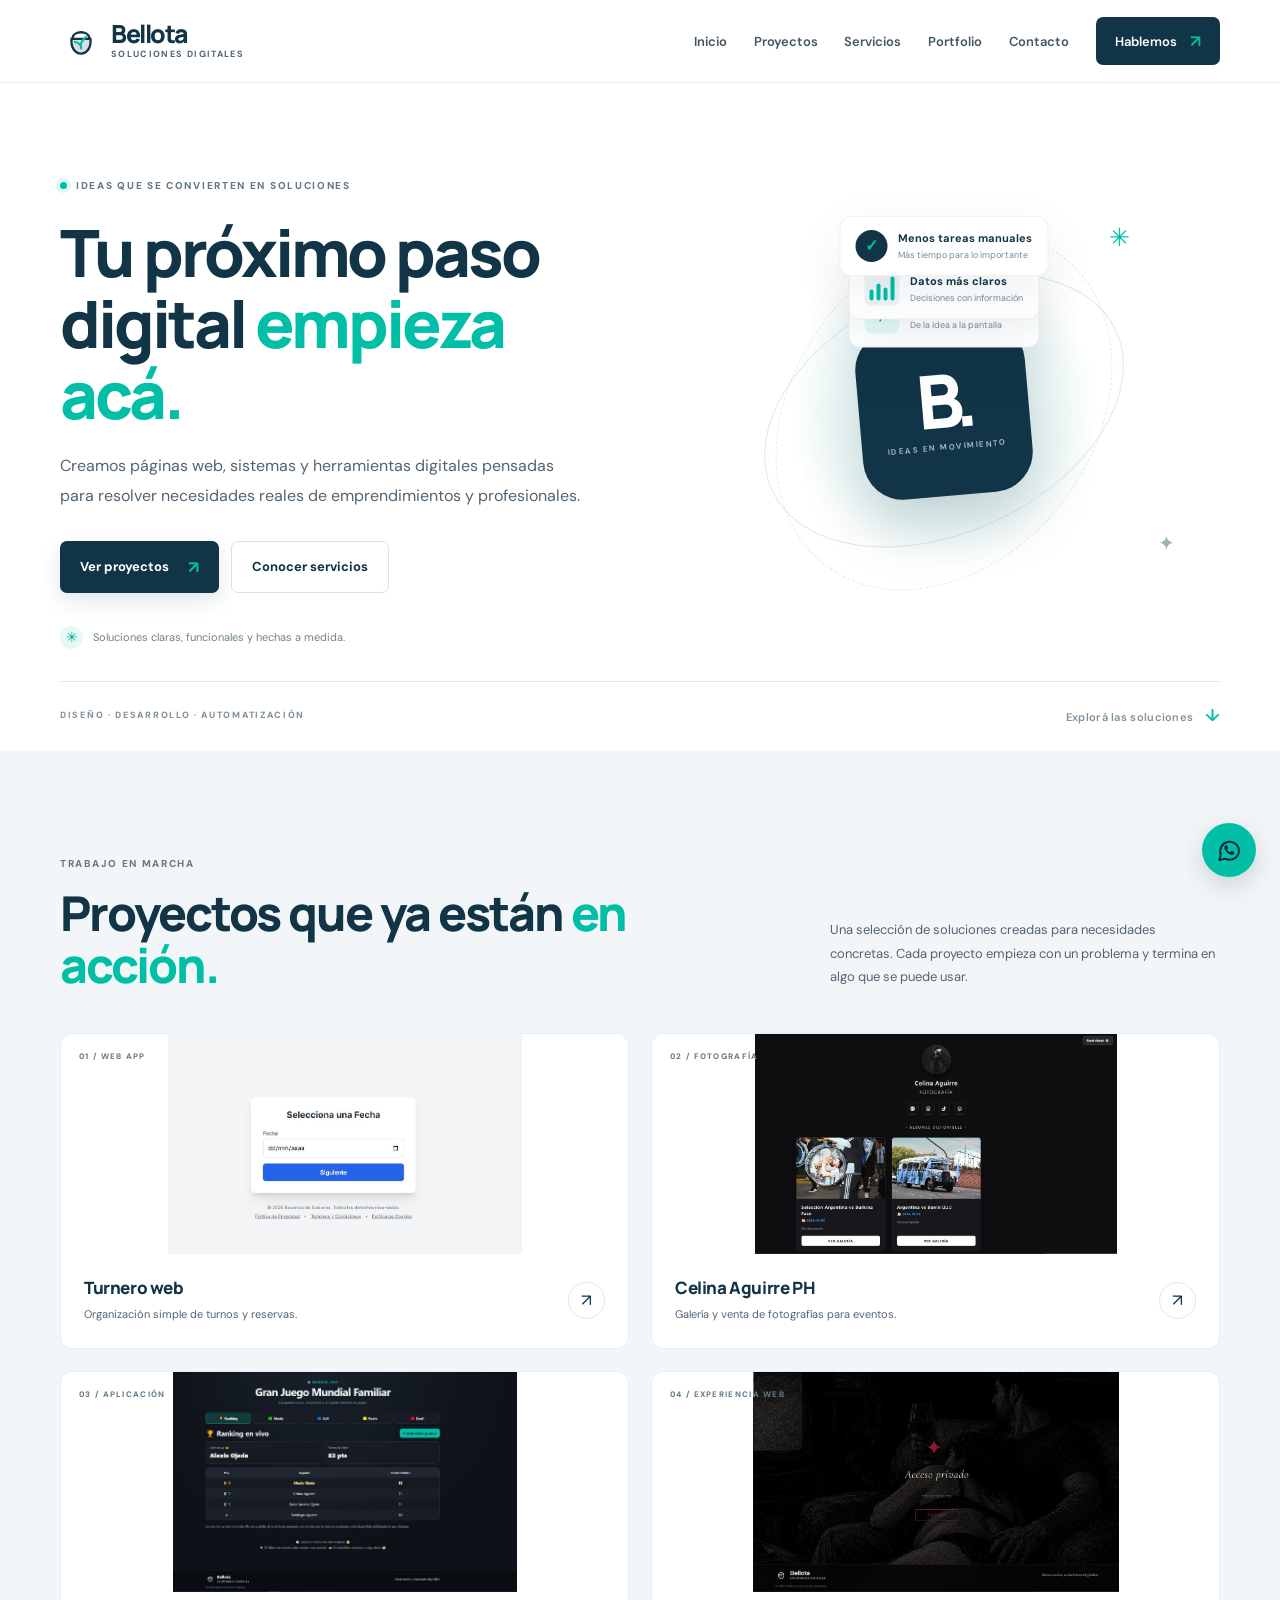
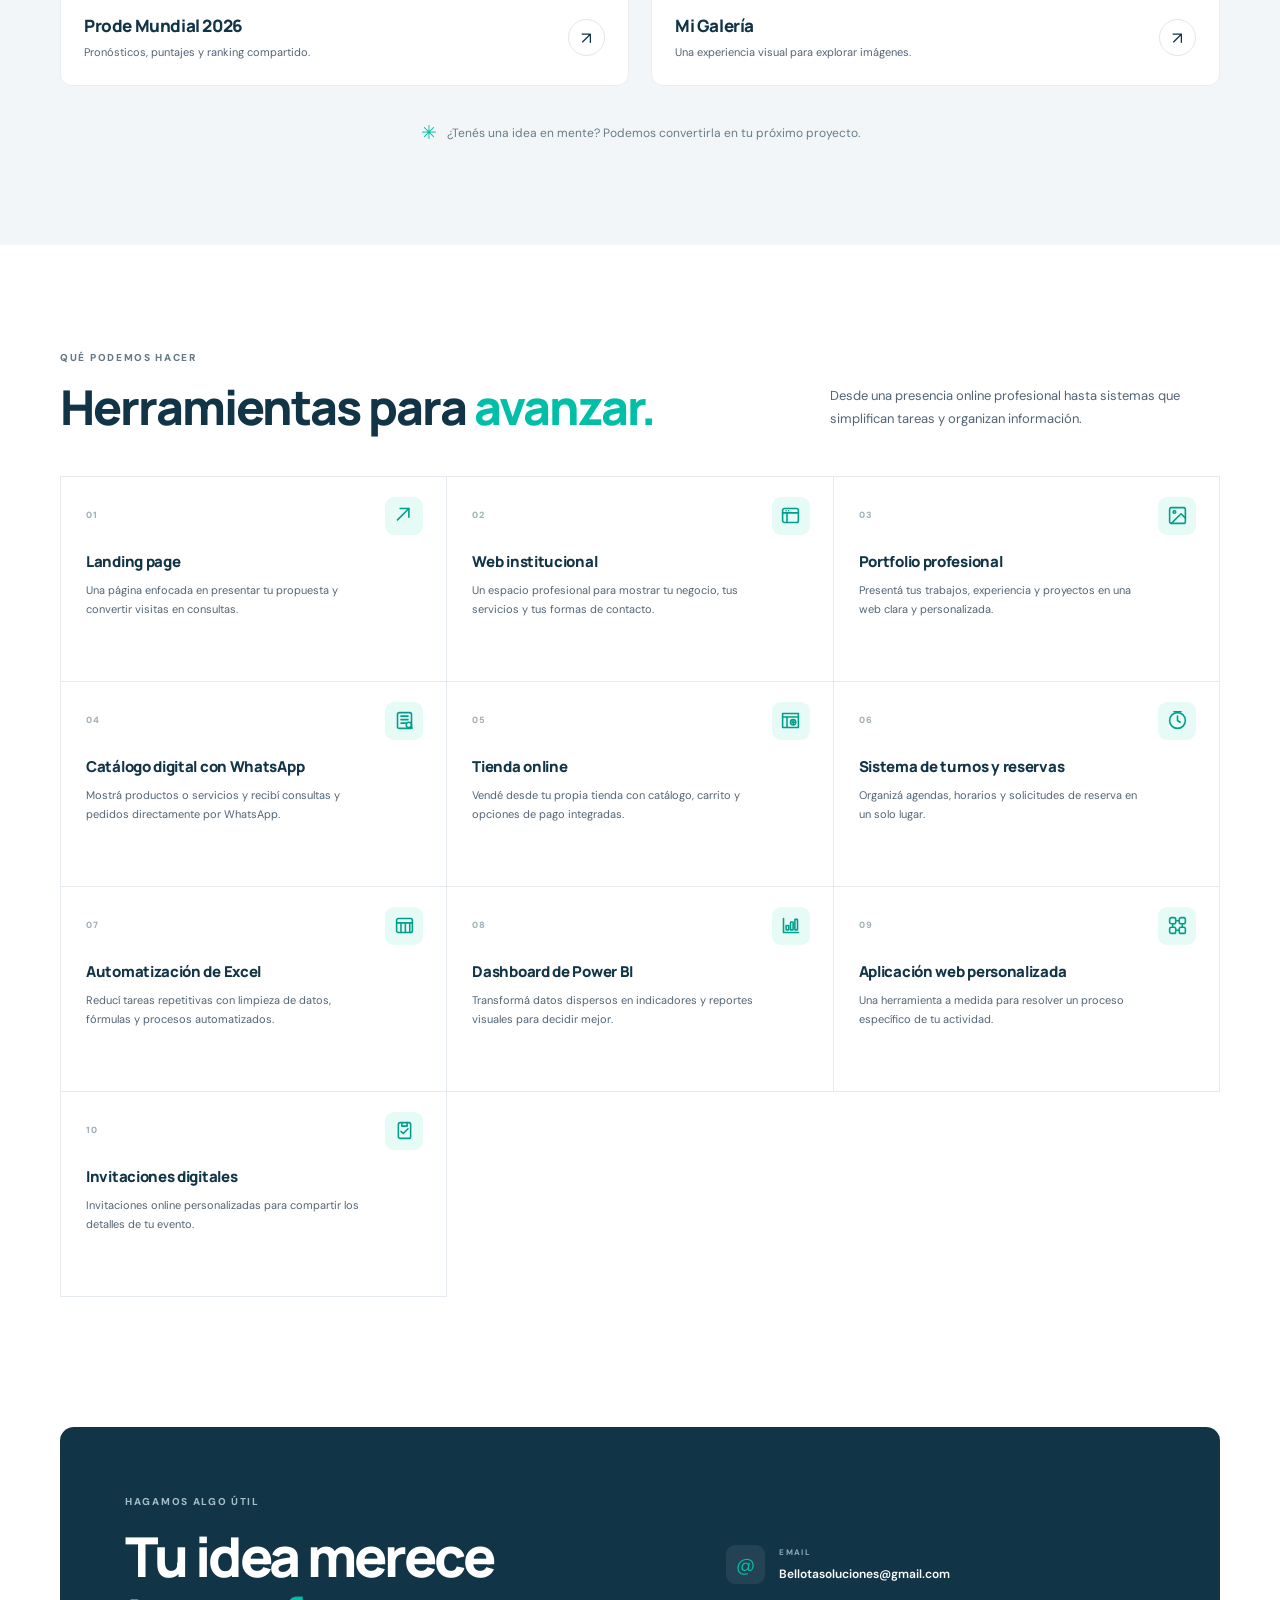
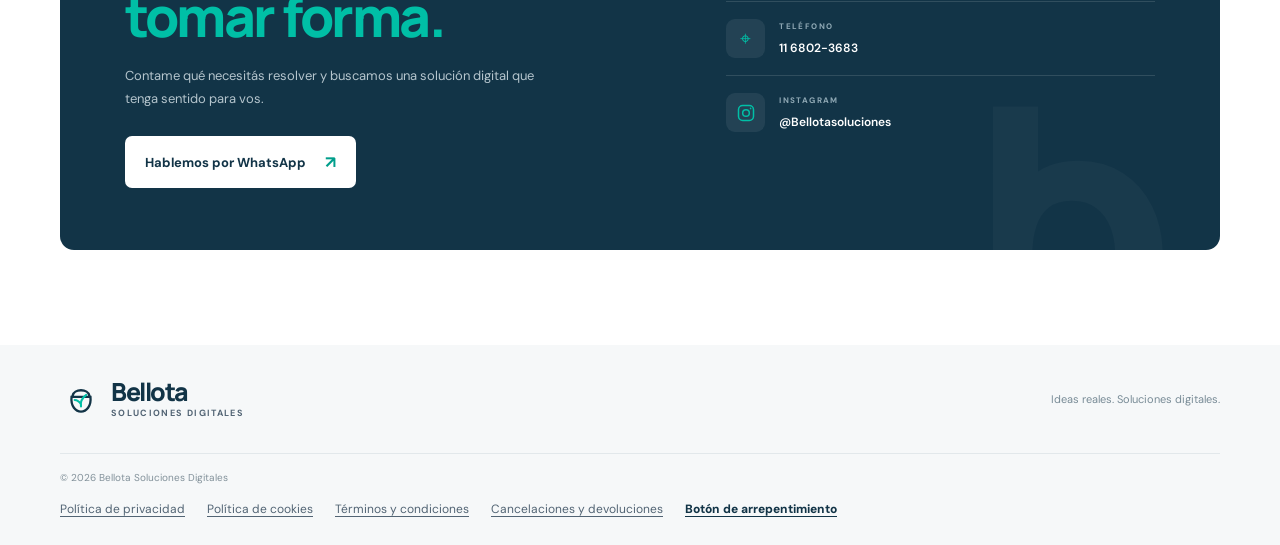
==== commit bfe1e71e: "Corregir mayúsculas y refrescar imagen de Prode Mundial" ====
--- a/index.html
+++ b/index.html
@@ -83,8 +83,8 @@
             </div>
             <div class="project-info"><div><h3>Celina Aguirre PH</h3><p>Galería y venta de fotografías para eventos.</p></div><span class="arrow-circle">↗</span></div>
           </a>
-          <a class="project-card" href="https://pronostico-mundial-2026.streamlit.app/" target="_blank" rel="noopener noreferrer">
-            <div class="project-art project-image" style="background-image: url('img/prode-mundial.jpg'); background-size: contain; background-repeat: no-repeat; background-position: center;">
+          <a class="project-card" href="https://mundial2026-6b9.pages.dev/" target="_blank" rel="noopener noreferrer">
+            <div class="project-art project-image" style="background-image: url('img/prode-mundial.JPG?v=2'); background-size: contain; background-repeat: no-repeat; background-position: center;">
               <span class="art-badge">03 / APLICACIÓN</span>
             </div>
             <div class="project-info"><div><h3>Prode Mundial 2026</h3><p>Pronósticos, puntajes y ranking compartido.</p></div><span class="arrow-circle">↗</span></div>
